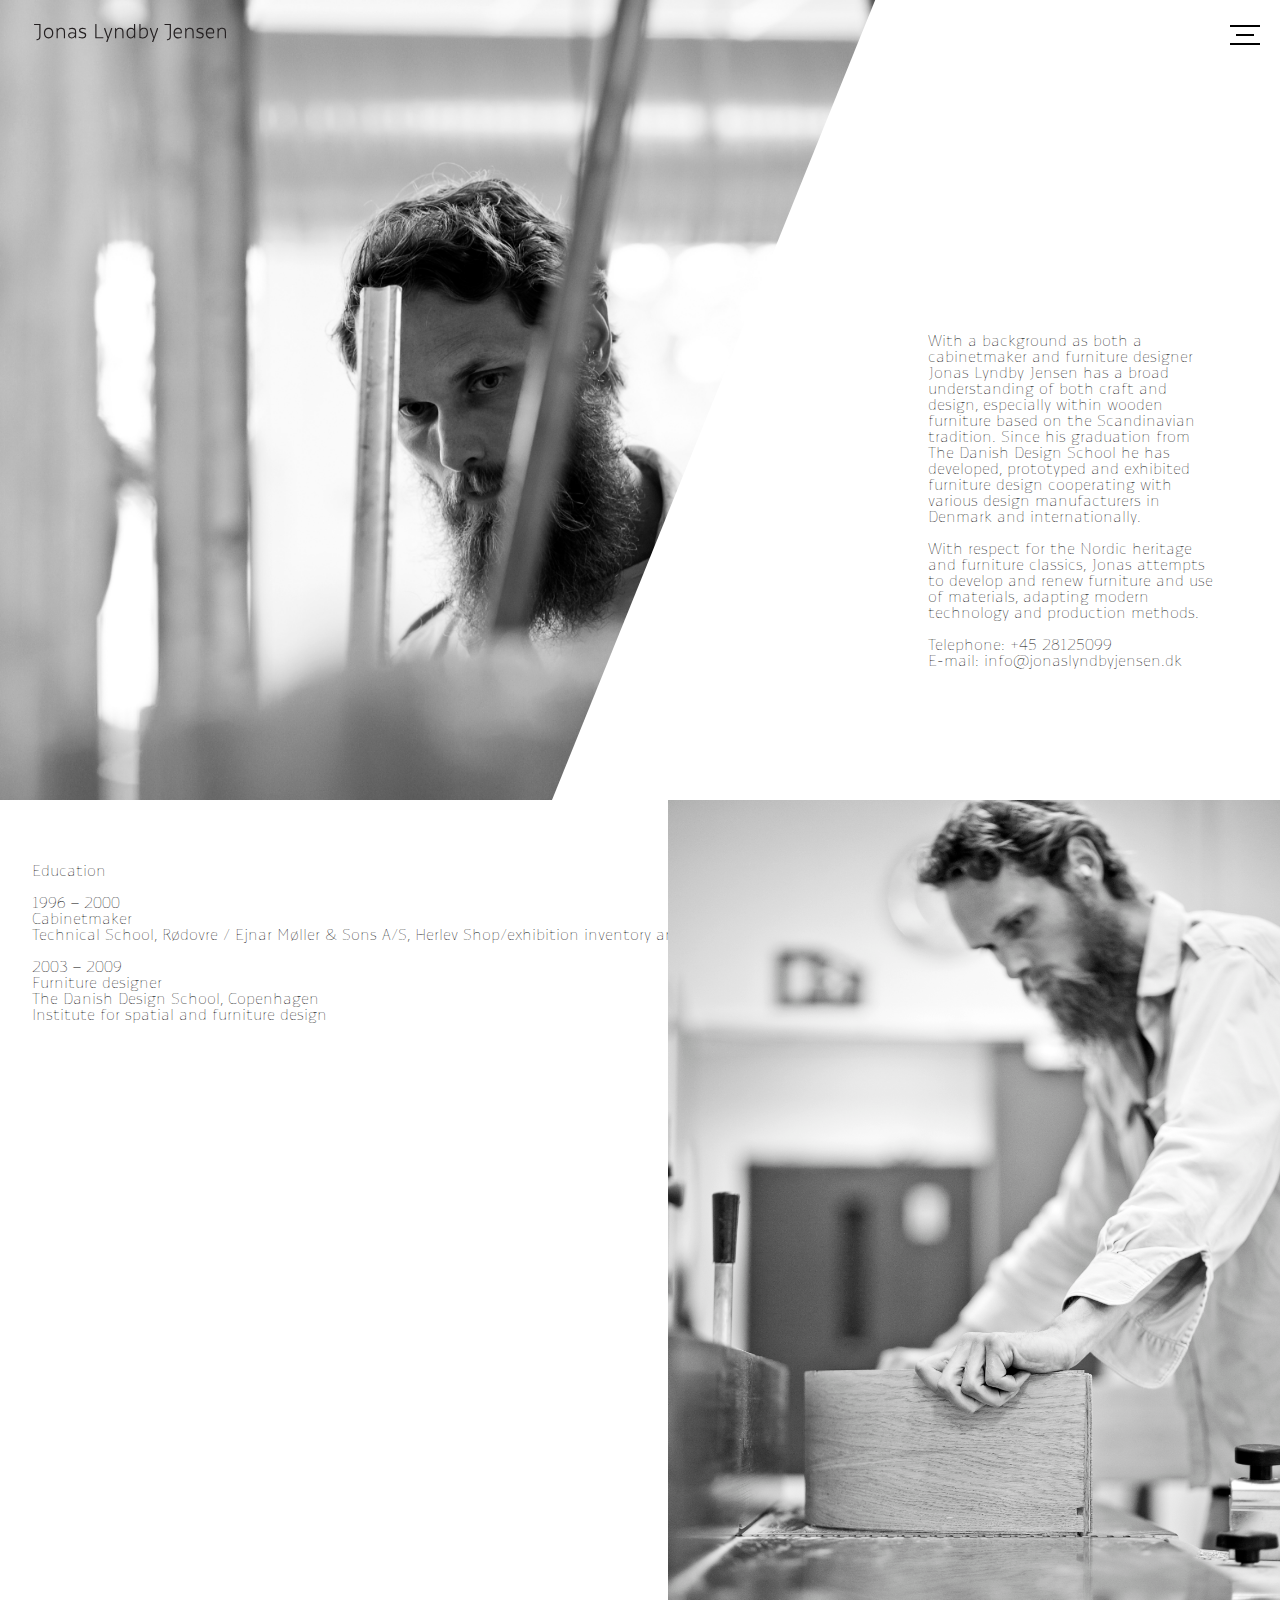
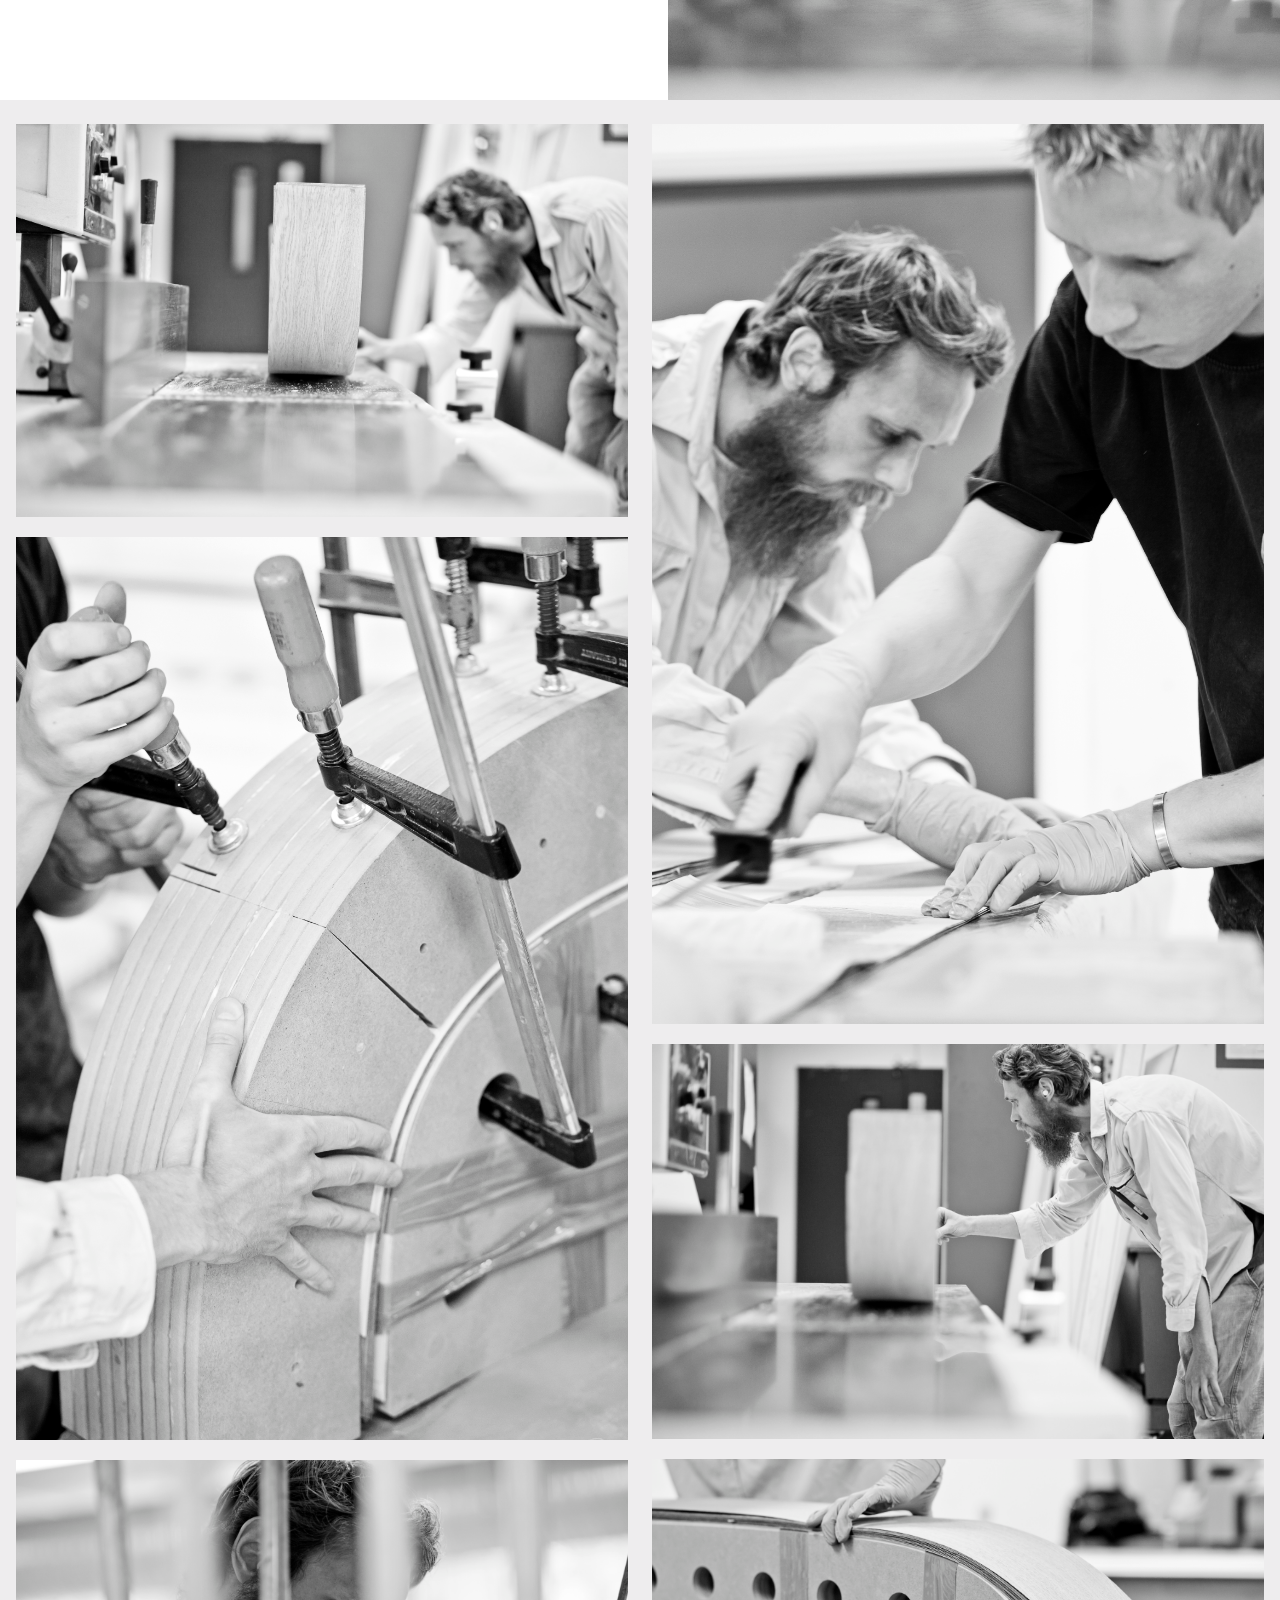
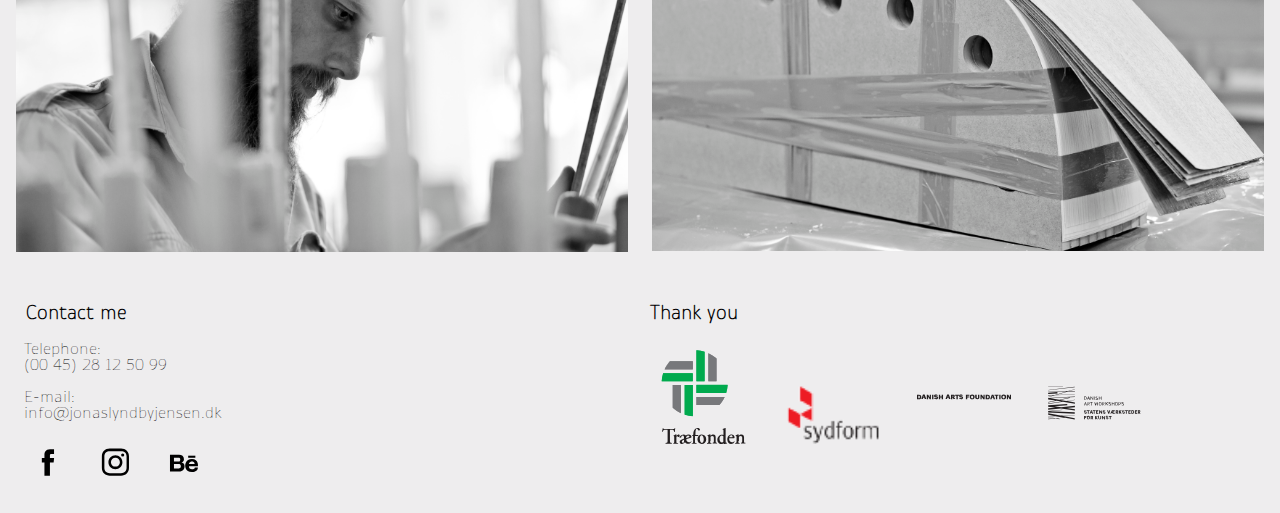
==== about.html @ 3056da11 "fetched title for mobile product page, and switched the two words in the collage for the detailed pr" ====
<!DOCTYPE html>
<html lang="en">

<head>
    <meta charset="utf-8">
    <meta http-equiv="X-UA-Compatible" content="IE=edge">
    <meta name="viewport" content="width=device-width">
    <title>About</title>
    <link rel="stylesheet" href="css/style.css">
    <link rel="icon" href="#">
    <!-- small icon in the top of the page -->

</head>

<body>

    <div class="containerMob">
        <div class="logoMob">
            <a href="index.html"><img src="svg/jlj_logotype.svg" alt="logo"></a>
        </div>
        <div class="burgerbuttonMob">
            <span></span>
            <span></span>
            <span></span>
        </div>


    </div>
    <div class="navbarSmall navigation">
        <div class="navbarText">
            <ul>
                <li><a href="index.html">Home</a></li>
                <li><a href="about.html">About</a></li>
                <li><a href="work.html">Work</a></li>
            </ul>
        </div>
    </div>


    <div class="containerWeb">
        <div class="logo">
            <a href="index.html"><img src="svg/jlj_logotype.svg" alt="logo"></a>
        </div>
        <nav class="navbarBig">
            <ul>
                <li><a href="index.html">Home</a></li>
                <li><a href="about.html">About</a></li>
                <li><a href="work.html">Work</a></li>
            </ul>
        </nav>
        <div class="burgerbutton">
            <span></span>
            <span></span>
            <span></span>
        </div>
    </div>

    <div class="profilepic">
        <img src="img/top-profile-2.jpg" alt="" class="topprofileimage">
        <img src="svg/trapez.svg" alt="trapez" class="trapezAbout">
        <div class="top-text-profile"> With a background as both a cabinetmaker and furniture designer Jonas Lyndby Jensen has a broad understanding of both craft and design, especially within wooden furniture based on the Scandinavian tradition. Since his graduation from The Danish Design School he has developed, prototyped and exhibited furniture design cooperating with various design manufacturers in Denmark and internationally.<br><br> With respect for the Nordic heritage and furniture classics, Jonas attempts to develop and renew furniture and use of materials, adapting modern technology and production methods.



            <p><br>Telephone: <a href="tel:+45 28125099">+45 28125099</a></p>
            <p>E-mail: <a href="mailto:info@jonaslyndbyjensen.dk">info@jonaslyndbyjensen.dk</a></p>
        </div>



    </div>

    <div class="secondpic">

        <img src="img/second-profile.jpg" alt="" class="secondprofileimage">

        <div class="second-text">Education<br><br> 1996 – 2000  <br> Cabinetmaker

            <br> Technical School, Rødovre / Ejnar Møller & Sons A/S, Herlev Shop/exhibition inventory and new furnitures <br><br>2003 – 2009   <br> Furniture designer <br> The Danish Design School, Copenhagen <br> Institute for spatial and furniture design
        </div>
    </div>

    <div class="collage">
        <div>
            <img src="img/picture1.jpg" alt="" class="picture1">
            <img src="img/picture3.jpg" alt="" class="picture3">
            <img src="img/picture5.jpg" alt="" class="picture5">
        </div>

        <div>
            <img src="img/picture2.jpg" alt="" class="picture2">
            <img src="img/picture4.jpg" alt="" class="picture4">
            <img src="img/picture6.jpg" alt="" class="picture6">
        </div>
    </div>

    <footer>
        <div class="contactMe">
            <h1>Contact me</h1>
            <p>Telephone:<br> (00 45) 28 12 50 99</p>
            <p>E-mail: <br>info@jonaslyndbyjensen.dk</p>

            <div class="soMe">
                <a href="https://www.facebook.com/Jonas-Lyndby-Jensen-Design-1824752874483817/"><img src="svg/facebook.svg" alt="facebook"></a>
                <a href="https://www.instagram.com/jonas_lyndby_jensen_design/"><img src="svg/instagram.svg" alt="instagram"></a>
                <a href="https://www.behance.net/jonaslyndbyjensen"><img src="svg/behance.svg" alt="behance"></a>
            </div>
        </div>

        <div class="collabMe">
            <h1>Thank you</h1>

            <a href="#"><img src="svg/collab1.svg" alt="Træfonden"></a>
            <a href="#"><img src="img/collab2.png" alt="sydform"></a>

            <a href="#"><img src="svg/collab3.svg" alt="danish art foundation"></a>
            <a href="#"><img src="svg/collab4.svg" alt="danish art workshops"></a>
        </div>
    </footer>


    <script src="js/menu.js" defer></script>
</body>

</html>
---- css/style.css ----
@font-face {
    font-family: "Ovink-Thin";
    src: url("fonts/Ovink-Thin.otf");
}

* {
    margin: 0;
    padding: 0;
    font-family: "Ovink-Thin";
}

a {
    color: black;
    text-decoration: none;
}

/*-----------------------------------------------------------------------------
Mobile Version
----------------------------------------------------------------------------*/

/* logo */

.containerMob img {
    width: 12em;
    padding: 1.5em;
}

/* burger menu */

.containerWeb {
    display: none;
    position: fixed;
}

.burgerbuttonMob {
    margin-top: 20px;
    z-index: 900;
    position: absolute;
    right: 20px;
    -webkit-transform: translateY(-50%);
    transform: translateY(-50%);
    width: 30px;
    height: 20px;
    cursor: pointer;

}

.burgerbuttonMob span {
    width: 100%;
    transition: 0.5s all cubic-bezier(0.175, 0.885, 0.32, 1.275);
    /* makes it ease */
    height: 2px;
    background: #000000;
    position: absolute;
    right: 0;
    left: 0;
    margin: 0 auto;
    -webkit-transform: rotate(0);
    transform: rotate(0);
}

.burgerbuttonMob span:nth-child(1) {
    top: 0;
}

.burgerbuttonMob span:nth-child(2) {
    top: 44%;
    width: 60%;
}

.burgerbuttonMob span:nth-child(3) {
    bottom: 0;
}

.burgerbuttonMob.active span:nth-child(1) {
    top: 20px;
    transform-origin: left;
    -webkit-transform: rotate(-45deg);
    transform: rotate(-45deg);
}

.burgerbuttonMob.active span:nth-child(2) {
    width: 0%;
}

.burgerbuttonMob.active span:nth-child(3) {
    bottom: 20px;
    transform-origin: left;
    -webkit-transform: rotate(45deg);
    transform: rotate(45deg);
}

.containerMob {
    height: 50px;
    display: grid;
    grid-template-areas: ' logo burger';
    grid-template-columns: 0.5fr 120px;
    width: 100vw;
    align-items: center;
    position: fixed;
    z-index: 900;

}

.navbarSmall {
    display: none;
}

.show {
    display: block;
}

.navbarText {
    background-color: #e9e9e9;
    width: 100vw;
    height: 100vh;
    position: relative;
    z-index: 800;
    display: grid;
    align-items: center;
    justify-content: center;

}

.navbarSmall ul {
    list-style-type: none;
    margin: 0;
    padding: 0;
    overflow: hidden;
}

.navbarSmall li {}

.navbarSmall a {
    display: inline-block;
    padding: 10px;
    text-decoration: none;
}

/*     footer      */

footer {
    background-color: #EEEDEE;
    bottom: 0;
    padding: 1em;
}

footer h1 {
    font-size: 1.2em;
    padding: 0.5em;
    margin: auto;
}

footer p {
    padding: 0.5em;
}


.collabMe img {
    width: 15%;
    padding: 1em;
}

.soMe img {
    width: 8%;
    padding: 1em;
}

/*      MAIN  PAGE  SLIDESHOW    */

.slideshow-container {
    width: 100vw;
    margin: auto;

    /* make the images go to lower left corner*/
    position: absolute;
    left: 0em;
    bottom: 0em;
}


.mySlides {
    display: none;
}


.mySlides img {
    width: 90%;

}

/* furniture title and caption */

.frontPageText {
    position: relative;
}

.slideText {
    font-size: 3em;
    position: absolute;
    bottom: 65vh;
    text-align: center;
    width: 100%;
    font-weight: 100;
}

.slideCaption {
    position: absolute;
    bottom: 50vh;
    text-align: center;
    padding: 2em 5em 2em 5em;
}


/* fading animation */

.fade {
    -webkit-animation-name: fade;
    -webkit-animation-duration: 1.5s;
    animation-name: fade;
    animation-duration: 3s;
}



@keyframes fade {
    0% {
        opacity: 0.2
    }
    10% {
        opacity: 0.4
    }
    100% {
        opacity: 1
    }
}


/*      PRODUCT PAGE                */

.productTitle {
    text-align: center;
    font-weight: 100;
    font-size: 1.5em;
    padding: 1em;
}

.billedeBlok {
    width: 90%;
    margin: auto;
    padding-top: 5em;
}

.horizontalPic {
    width: 100%;
    padding-bottom: 1em;

}

.verticalPic {
    width: 100%;
    padding-bottom: 1em;
}



/*      DETAILED PRODUCT PAGE      */

.topImg {
    width: 130vw;
}

.topSVG {
    display: none;
}

.furnitureTitle {
    text-align: center;
    padding: 1.5em;
}

.furnitureDesc {
    padding: 2em;
}

.sideImg {
    width: 45%;
    padding-left: 60%;

}

.squaresSubpage {
    background-color: #ECE7E7;
    display: grid;
    grid-template-rows: 1fr 1fr 1fr 1fr;
}

.squaresSubpage img {
    width: 100%;
}

.squaresSubpage p {
    justify-self: center;
    align-self: center;
    font-size: 1.3em;

}

.leftWord {
    grid-row: 1;
}




/*      ABOUT PAGE      */

.topprofileimage {
    width: 150%;
}

.trapezAbout {
    display: none;
}

.top-text-profile {
    padding: 4em 2em 4em 2em;

}

.secondprofileimage {
    width: 100vw;

}

.second-text {
    padding: 4em 2em 4em 2em;
}

.collage img {
    width: 100vw;
}

/*-----------------------------------------------------------------------------
Web Version
----------------------------------------------------------------------------*/

@media screen and (min-width: 580px) {


    .containerWeb {
        display: block;
    }


    .containerMob {
        display: none;
    }

    /* logo  */
    .containerWeb img {
        width: 12em;
        padding: 1.5em;
    }



    /* burger menu */
    .burgerbutton {
        margin-top: 20px;
        z-index: 10;
        position: absolute;
        right: 20px;
        -webkit-transform: translateY(-50%);
        transform: translateY(-50%);
        width: 30px;
        height: 20px;
        cursor: pointer;
    }
    .burgerbutton span {
        width: 100%;
        transition: 0.5s all cubic-bezier(0.175, 0.885, 0.32, 1.275);
        /* makes it ease */
        height: 2px;
        background: #000000;
        position: absolute;
        right: 0;
        left: 0;
        margin: 0 auto;
        -webkit-transform: rotate(0);
        transform: rotate(0);
    }
    .burgerbutton span:nth-child(1) {
        top: 0;
    }
    .burgerbutton span:nth-child(2) {
        top: 44%;
        width: 60%;
    }
    .burgerbutton span:nth-child(3) {
        bottom: 0;
    }
    .burgerbutton.active span:nth-child(1) {
        top: 20px;
        transform-origin: left;
        -webkit-transform: rotate(-45deg);
        transform: rotate(-45deg);
    }
    .burgerbutton.active span:nth-child(2) {
        width: 0%;
    }
    .burgerbutton.active span:nth-child(3) {
        bottom: 20px;
        transform-origin: left;
        -webkit-transform: rotate(45deg);
        transform: rotate(45deg);
    }


    nav ul {
        list-style-type: none;
        margin: 0;
        padding: 0;
        overflow: hidden;
    }

    nav {
        justify-self: end;
        display: none;
    }

    nav li {
        display: inline;
    }
    nav a {
        display: inline-block;
        padding: 10px;
        text-decoration: none;
    }

    .middleSubpage {
        display: grid;
        grid-template-columns: 50vw 50vw;
        position: relative;
    }
    .sideImg {
        justify-self: end;
        width: 50vw;

    }
    .topSVG {
        position: absolute;
        width: 100vw;
        right: 0;
        display: block;
    }

    .furnitureDesc {
        align-self: center;
        padding-left: 5vw;
        padding-right: 5vw;
    }
    .workInfo {
        position: relative;
    }

    .image {
        display: block;
    }

    .overlay {
        position: absolute;
        top: 0;
        height: 100%;
        width: 100%;
        opacity: 0;
        transition: .5s ease;
        background-color: #ECE7E7;
    }


    /*     PRODUCT    PAGE    */
    .productTitle {
        display: none;
    }
    .billedeBlok {
        display: grid;
        grid-template-columns: 1fr 1fr;
        width: 50%;
        grid-gap: 1.5em;
        padding: 1em;
        margin: auto;
        padding-top: 5em;
    }

    .vertical {}
    .horizontal {
        grid-column: 1/-1;
    }

    .horizontalPic {
        width: 100%;

    }
    .verticalPic {
        width: 100%;
    }

    .workInfo:hover .overlay {
        opacity: 0.9;
    }

    .text {
        color: #000000;
        font-size: 20px;
        position: absolute;
        top: 50%;
        left: 50%;
        transform: translate(-50%, -50%);
        -ms-transform: translate(-50%, -50%);
        text-align: center;
    }

    /*ABOUT PAGE*/
    .topprofileimage {
        position: absolute;
        width: 90vw;
    }

    .profilepic {
        position: relative;

    }

    .top-text-profile {
        position: absolute;
        right: 30px;
        left: 70vw;
        top: 30vh;
    }


    .secondpic {
        position: relative;
        height: 100vh;
    }


    .trapezAbout {
        position: relative;
        width: 100%;
        display: block;
    }




    .secondprofileimage {
        position: absolute;
        height: 100vh;
        width: auto;
        right: 0;
    }


    .collage {
        background-color: #EEEDEE;
        max-width: 100%;
        display: grid;
        grid-template-columns: 1fr 1fr;
        padding: 1em;
        grid-gap: 2%;
    }

    .collage img {
        width: 100%;
        padding: 0.5em 0em 0.5em 0em;
    }




    /*   DETAILED PRODUCT PAGE   */
    .topImg {
        width: 70vw;
        position: absolute;
    }
    .furnitureTitle {
        align-self: center;
        justify-self: center;
        position: absolute;
        right: 30px;
        top: 30vh;
    }
    .squaresSubpage {
        display: grid;
        grid-template-rows: 1fr 1fr;
        background-color: #ECE7E7;
    }

    .squaresSubpage img {
        width: 50vw;
    }

    .firstSquareImg {
        grid-row: 1;
    }


    .topSubpage {
        position: relative;
        height: 70vh;
    }


    .containerWeb {
        z-index: 400;
        display: grid;
        grid-template-areas: '. logo burger';
        grid-template-columns: 0.5fr 1fr 70px;
        width: 100vw;
        align-items: center;
        position: fixed;

    }

    .logo {
        padding-left: 10px;


    }

    .enabled {
        display: block;
    }


    /* changing position of furniture text frontpage */
    .slideText {
        bottom: 10em;
        width: 95%;
        text-align: right;
    }

    .slideCaption {
        text-align: right;
        bottom: 27em;
        width: 95%;
        padding: 1em;
    }

    /* changing size of slideshow images */
    .mySlides img {
        width: 50%;
    }



    /*     FOOTER    */
    footer {
        display: grid;
        grid-template-columns: 1fr 1fr;
    }


    .soMe img {
        width: 5%;
    }

}
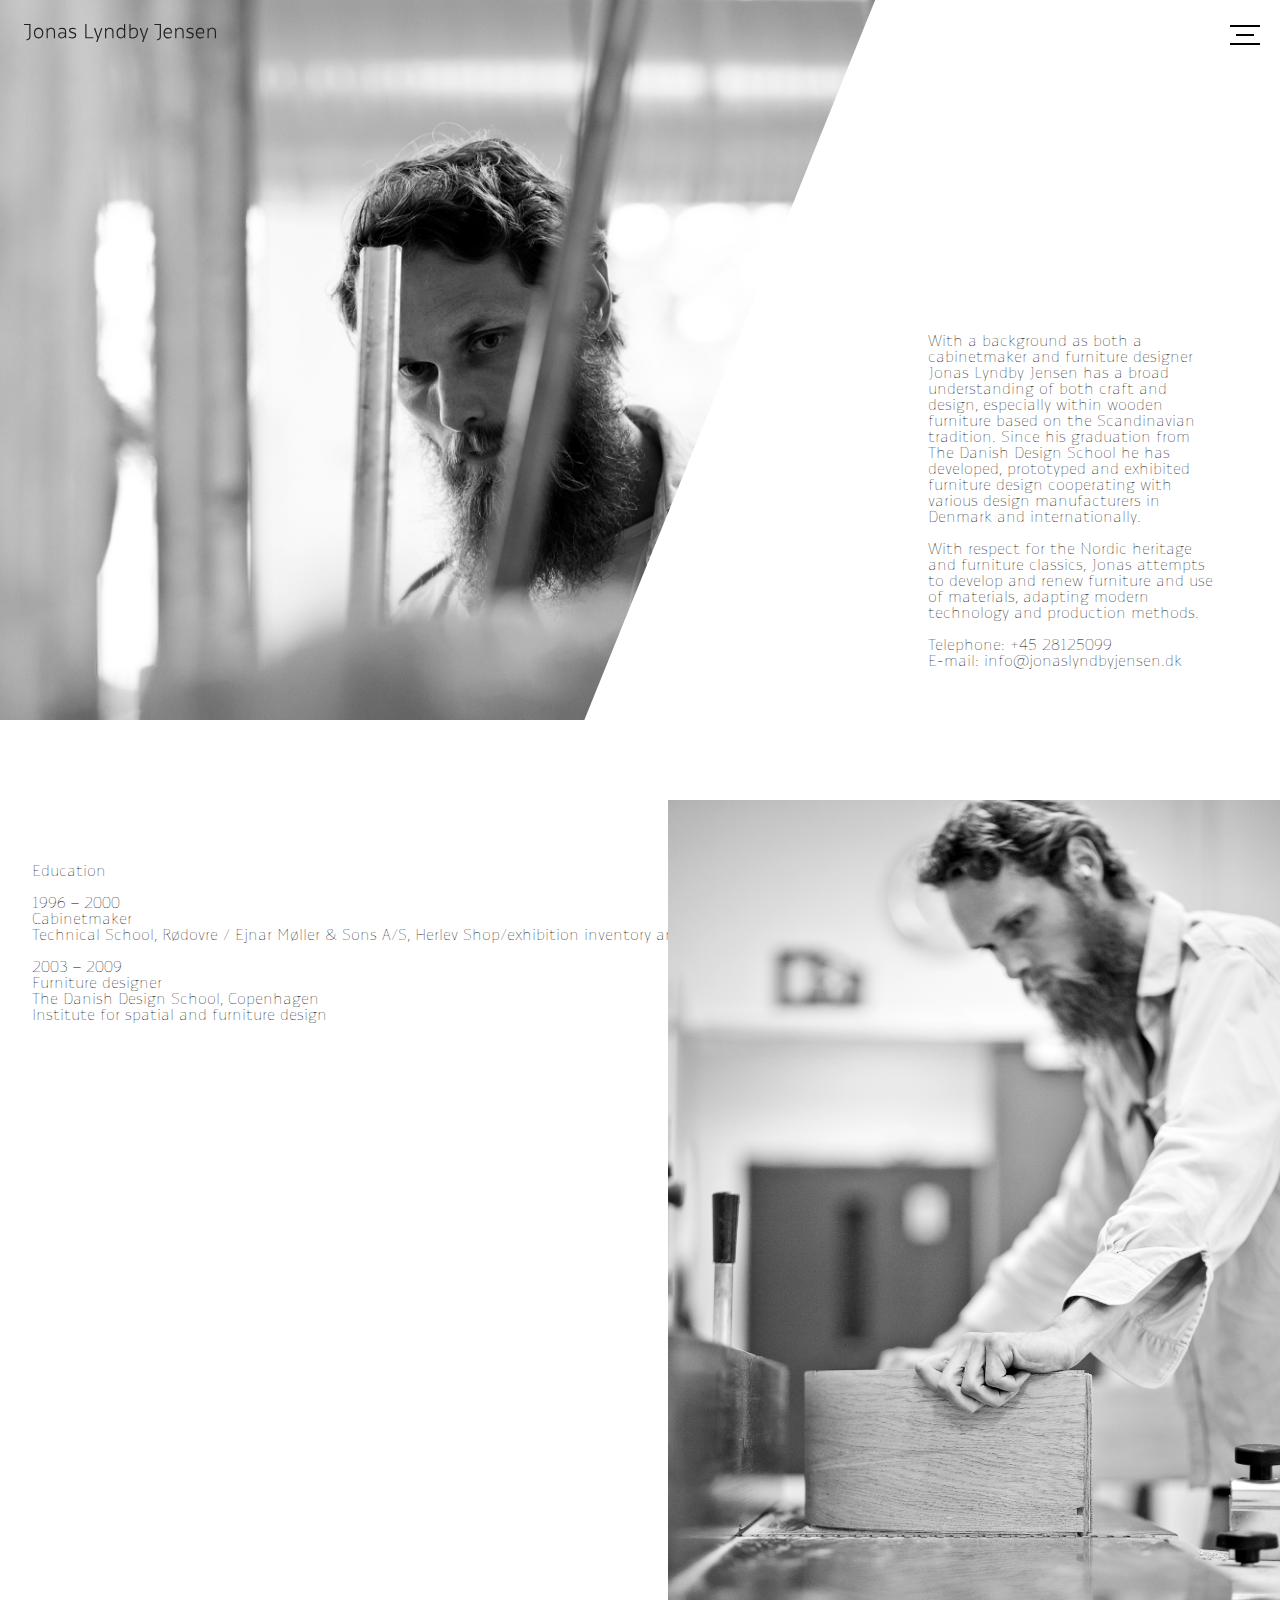
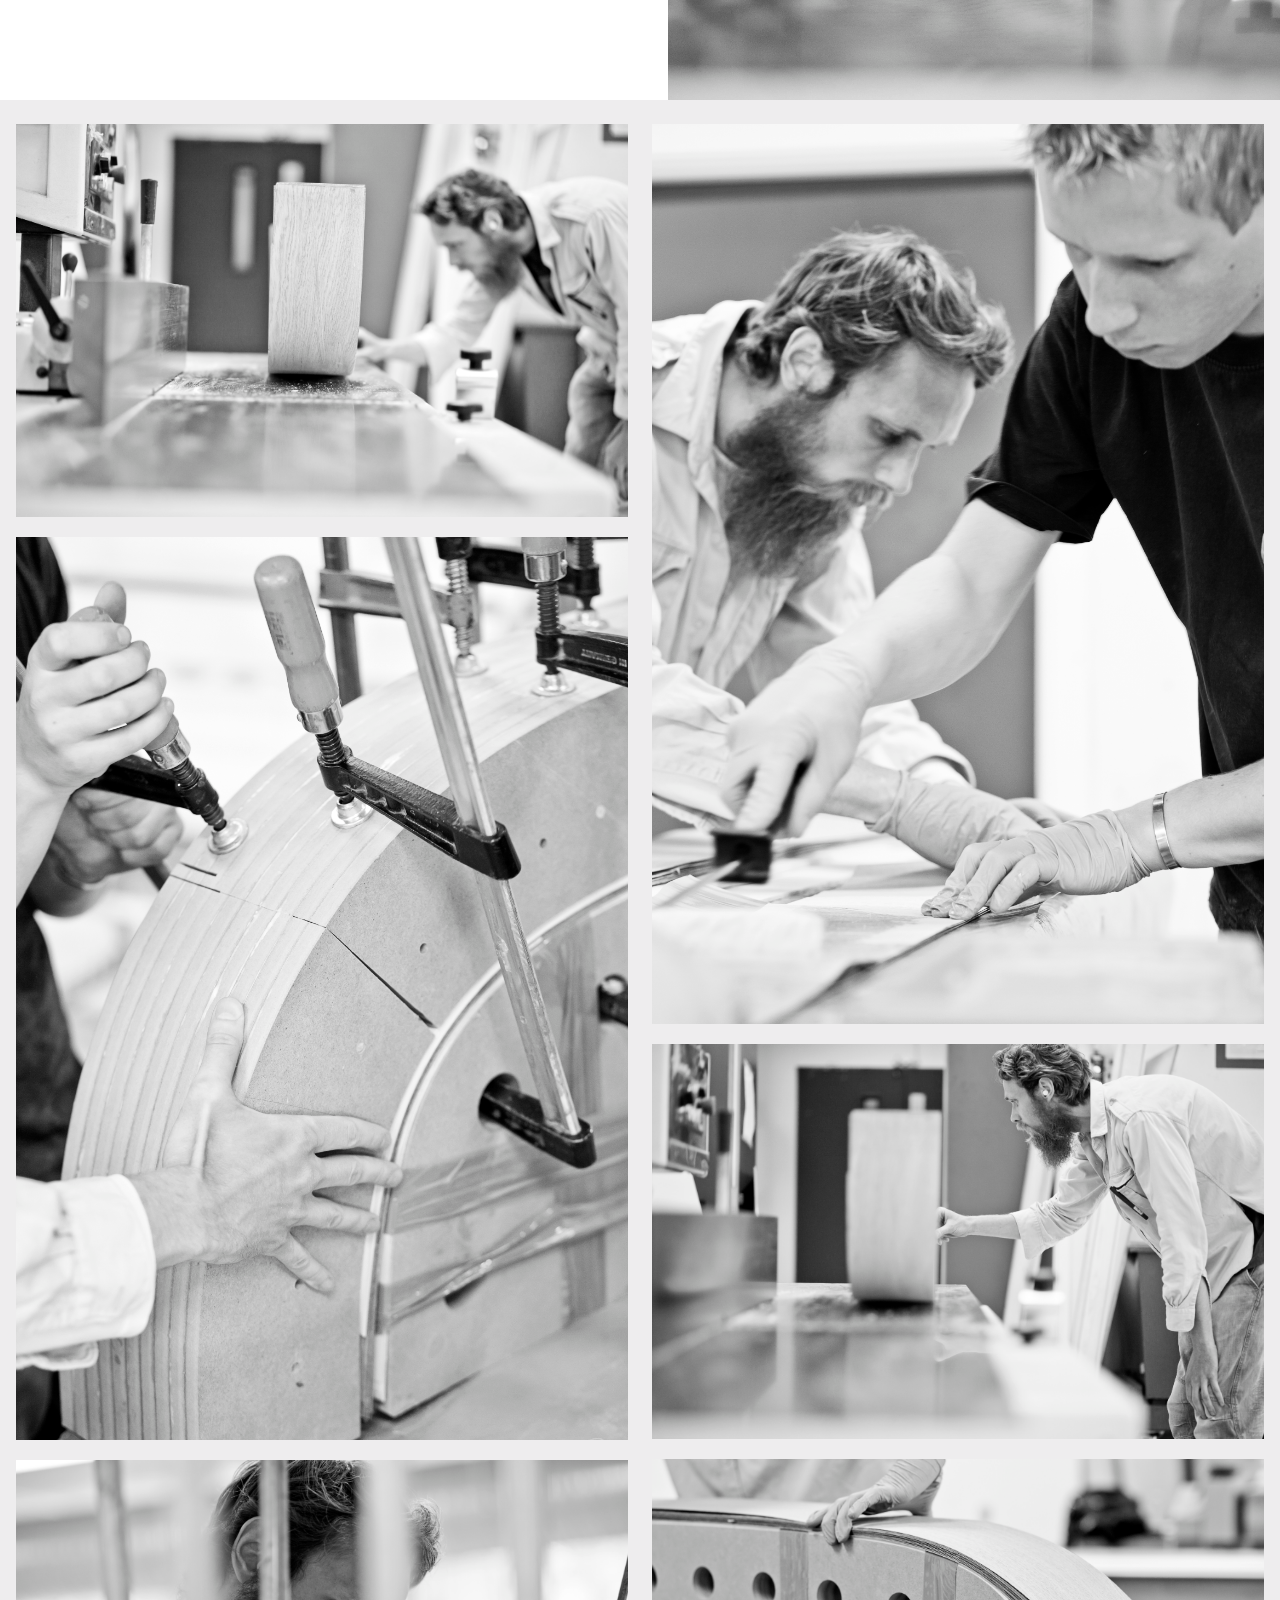
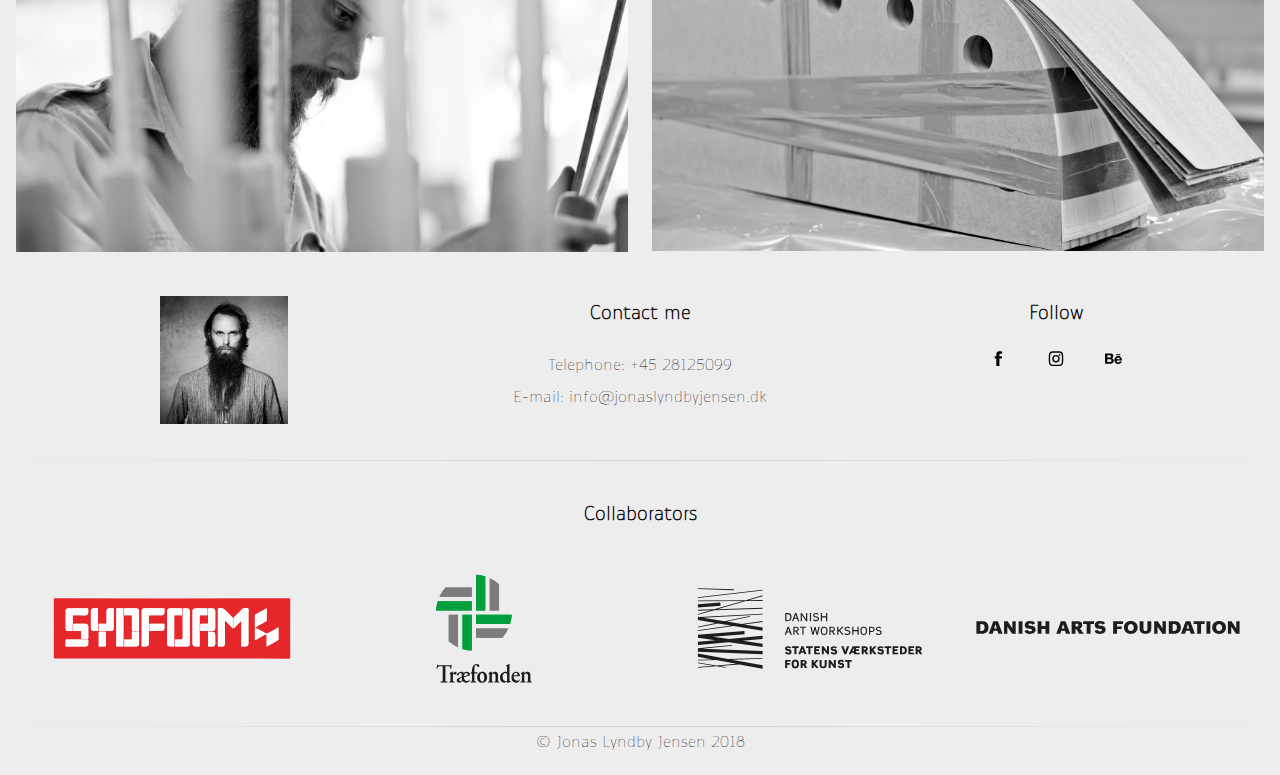
==== commit 524a8be6: "footer done" ====
--- a/about.html
+++ b/about.html
@@ -95,27 +95,44 @@
     </div>
 
     <footer>
-        <div class="contactMe">
-            <h1>Contact me</h1>
-            <p>Telephone:<br> (00 45) 28 12 50 99</p>
-            <p>E-mail: <br>info@jonaslyndbyjensen.dk</p>
+
+
+
+        <div class="footCont">
+            <div>
+                <img src="img/JonasLyndbyJensen.jpg" alt="Jonas Lyndby Jensen" class="footerPic">
+            </div>
+            <div class="footContactInfo">
+                <h1>Contact me</h1>
+                <p><br>Telephone: <a href="tel:+45 28125099">+45 28125099</a></p>
+                <p>E-mail: <a href="mailto:info@jonaslyndbyjensen.dk">info@jonaslyndbyjensen.dk</a></p>
+            </div>
 
             <div class="soMe">
+                <h1>Follow</h1>
                 <a href="https://www.facebook.com/Jonas-Lyndby-Jensen-Design-1824752874483817/"><img src="svg/facebook.svg" alt="facebook"></a>
                 <a href="https://www.instagram.com/jonas_lyndby_jensen_design/"><img src="svg/instagram.svg" alt="instagram"></a>
                 <a href="https://www.behance.net/jonaslyndbyjensen"><img src="svg/behance.svg" alt="behance"></a>
             </div>
         </div>
+        <hr>
 
-        <div class="collabMe">
-            <h1>Thank you</h1>
+        <div class="footSpons">
+            <h1 class="footSponsHead">Collaborators</h1>
 
-            <a href="#"><img src="svg/collab1.svg" alt="Træfonden"></a>
-            <a href="#"><img src="img/collab2.png" alt="sydform"></a>
+            <a href="#"><img src="svg/collab01.svg" alt="Træfonden"></a>
+            <a href="#"><img src="svg/collab02.svg" alt="sydform"></a>
+            <a href="#"><img src="svg/collab03.svg" alt="danish art foundation"></a>
+            <a href="#"><img src="svg/collab04.svg" alt="danish art workshops"></a>
+        </div>
 
-            <a href="#"><img src="svg/collab3.svg" alt="danish art foundation"></a>
-            <a href="#"><img src="svg/collab4.svg" alt="danish art workshops"></a>
+        <hr>
+
+        <div class="copyright">
+            <p>&copy; Jonas Lyndby Jensen 2018</p>
         </div>
+
+
     </footer>
 
 
--- a/css/style.css
+++ b/css/style.css
@@ -92,6 +92,7 @@
 
 .containerMob {
     height: 50px;
+    padding-bottom: 1em;
     display: grid;
     grid-template-areas: ' logo burger';
     grid-template-columns: 0.5fr 120px;
@@ -111,14 +112,16 @@
 }
 
 .navbarText {
+    font-size: 2.5em;
     background-color: #e9e9e9;
     width: 100vw;
     height: 100vh;
-    position: relative;
+    position: fixed;
     z-index: 800;
     display: grid;
     align-items: center;
     justify-content: center;
+    text-align: center;
 
 }
 
@@ -137,6 +140,12 @@
     text-decoration: none;
 }
 
+.navScroll {
+    /* adds a white background to navbar while scrolling*/
+    background: rgba(255, 255, 255, 0.9);
+    transition: 1s ease;
+}
+
 /*     footer      */
 
 footer {
@@ -145,21 +154,50 @@
     padding: 1em;
 }
 
+.footCont {
+    display: grid;
+    grid-template-rows: 1fr 1fr 1fr;
+    text-align: center;
+}
+
+.footContactInfo {
+    grid-row: 1;
+}
+
+
+.footerPic {
+    width: 50%;
+    margin-left: auto;
+    margin-right: auto;
+    display: block;
+}
+
 footer h1 {
     font-size: 1.2em;
     padding: 0.5em;
     margin: auto;
+    text-align: center;
 }
 
 footer p {
     padding: 0.5em;
 }
 
-
-.collabMe img {
-    width: 15%;
-    padding: 1em;
-}
+.footSpons {
+    display: grid;
+    grid-template-columns: 1fr 1fr;
+}
+
+.footSponsHead {
+    grid-column: 1/-1;
+}
+
+.copyright {
+    text-align: center;
+}
+
+
+
 
 .soMe img {
     width: 8%;
@@ -171,21 +209,25 @@
 .slideshow-container {
     width: 100vw;
     margin: auto;
-
+    height: 100vh;
     /* make the images go to lower left corner*/
-    position: absolute;
-    left: 0em;
-    bottom: 0em;
+    position: relative;
+    left: 0;
+    bottom: 0;
 }
 
 
 .mySlides {
     display: none;
-}
+    position: absolute;
+    bottom: -0.5%;
+}
+
 
 
 .mySlides img {
     width: 90%;
+
 
 }
 
@@ -219,6 +261,7 @@
     -webkit-animation-duration: 1.5s;
     animation-name: fade;
     animation-duration: 3s;
+
 }
 
 
@@ -253,13 +296,11 @@
 
 .horizontalPic {
     width: 100%;
-    padding-bottom: 1em;
 
 }
 
 .verticalPic {
     width: 100%;
-    padding-bottom: 1em;
 }
 
 
@@ -310,13 +351,26 @@
     grid-row: 1;
 }
 
+.optionalSubpage {
+    padding: 3em;
+
+}
+
+.optionalSubpage img {
+    width: 100%;
+}
+
+.optionalImage1 {
+    margin-left: auto;
+    margin-right: auto;
+}
 
 
 
 /*      ABOUT PAGE      */
 
 .topprofileimage {
-    width: 150%;
+    width: 100%;
 }
 
 .trapezAbout {
@@ -347,25 +401,31 @@
 
 @media screen and (min-width: 580px) {
 
-
-    .containerWeb {
-        display: block;
-    }
-
-
-    .containerMob {
-        display: none;
-    }
-
-    /* logo  */
+    /* logo */
     .containerWeb img {
         width: 12em;
         padding: 1.5em;
     }
 
 
-
     /* burger menu */
+    .containerMob {
+        display: none;
+    }
+
+    .containerWeb {
+        display: block;
+        z-index: 400;
+        display: grid;
+        grid-template-areas: '. logo burger';
+        grid-template-columns: 0.5fr 1fr 70px;
+        width: 100vw;
+        align-items: center;
+        position: fixed;
+
+
+    }
+
     .burgerbutton {
         margin-top: 20px;
         z-index: 10;
@@ -416,6 +476,9 @@
         transform: rotate(45deg);
     }
 
+    .navbarBig {
+        font-size: 1.2em;
+    }
 
     nav ul {
         list-style-type: none;
@@ -438,6 +501,12 @@
         text-decoration: none;
     }
 
+
+    .enabled {
+        display: block;
+    }
+
+
     .middleSubpage {
         display: grid;
         grid-template-columns: 50vw 50vw;
@@ -471,19 +540,42 @@
     .overlay {
         position: absolute;
         top: 0;
+        bottom: 0;
+        left: 0;
+        right: 0;
         height: 100%;
         width: 100%;
         opacity: 0;
+        margin: 0;
         transition: .5s ease;
-        background-color: #ECE7E7;
-    }
-
+        background-color: #ffffff;
+    }
+
+    .seeMore:hover .overlay {
+        opacity: 0.9;
+    }
+
+    .seeMore {
+        position: relative;
+    }
+
+    .text {
+        font-size: 30px;
+        position: absolute;
+        top: 50%;
+        left: 50%;
+        transform: translate(-50%, -50%);
+        -ms-transform: translate(-50%, -50%);
+        text-align: center;
+        font-weight: 700;
+    }
 
     /*     PRODUCT    PAGE    */
     .productTitle {
         display: none;
     }
     .billedeBlok {
+        position: relative;
         display: grid;
         grid-template-columns: 1fr 1fr;
         width: 50%;
@@ -510,17 +602,6 @@
         opacity: 0.9;
     }
 
-    .text {
-        color: #000000;
-        font-size: 20px;
-        position: absolute;
-        top: 50%;
-        left: 50%;
-        transform: translate(-50%, -50%);
-        -ms-transform: translate(-50%, -50%);
-        text-align: center;
-    }
-
     /*ABOUT PAGE*/
     .topprofileimage {
         position: absolute;
@@ -611,30 +692,15 @@
         position: relative;
         height: 70vh;
     }
-
-
-    .containerWeb {
-        z-index: 400;
+    .optionalSubpage {
         display: grid;
-        grid-template-areas: '. logo burger';
-        grid-template-columns: 0.5fr 1fr 70px;
-        width: 100vw;
-        align-items: center;
-        position: fixed;
-
-    }
-
-    .logo {
-        padding-left: 10px;
-
-
-    }
-
-    .enabled {
-        display: block;
-    }
-
-
+        grid-template-columns: 1fr 1fr;
+
+    }
+
+
+
+    /*       MAIN PAGE     */
     /* changing position of furniture text frontpage */
     .slideText {
         bottom: 10em;
@@ -657,14 +723,40 @@
 
 
     /*     FOOTER    */
-    footer {
+    footer {}
+
+    .footSpons {
         display: grid;
-        grid-template-columns: 1fr 1fr;
-    }
-
+        grid-template-columns: 1fr 1fr 1fr 1fr;
+        margin-top: 4vh;
+    }
+    .footSponsHead {
+        grid-column: 1/-1;
+    }
 
     .soMe img {
         width: 5%;
     }
 
-}
+    .footCont {
+        display: grid;
+        grid-template-columns: 1fr 1fr 1fr;
+        grid-template-rows: 1fr;
+        margin-bottom: 4vh;
+    }
+
+    .footContactInfo {
+        grid-column: 2;
+    }
+
+    .footerPic {
+        width: 10vw;
+
+    }
+    hr {
+        border: 0;
+        height: 1px;
+        background-image: linear-gradient(to right, rgba(192, 192, 192, 0), rgba(192, 192, 192, 0.6), rgba(192, 192, 192, 0));
+    }
+
+}
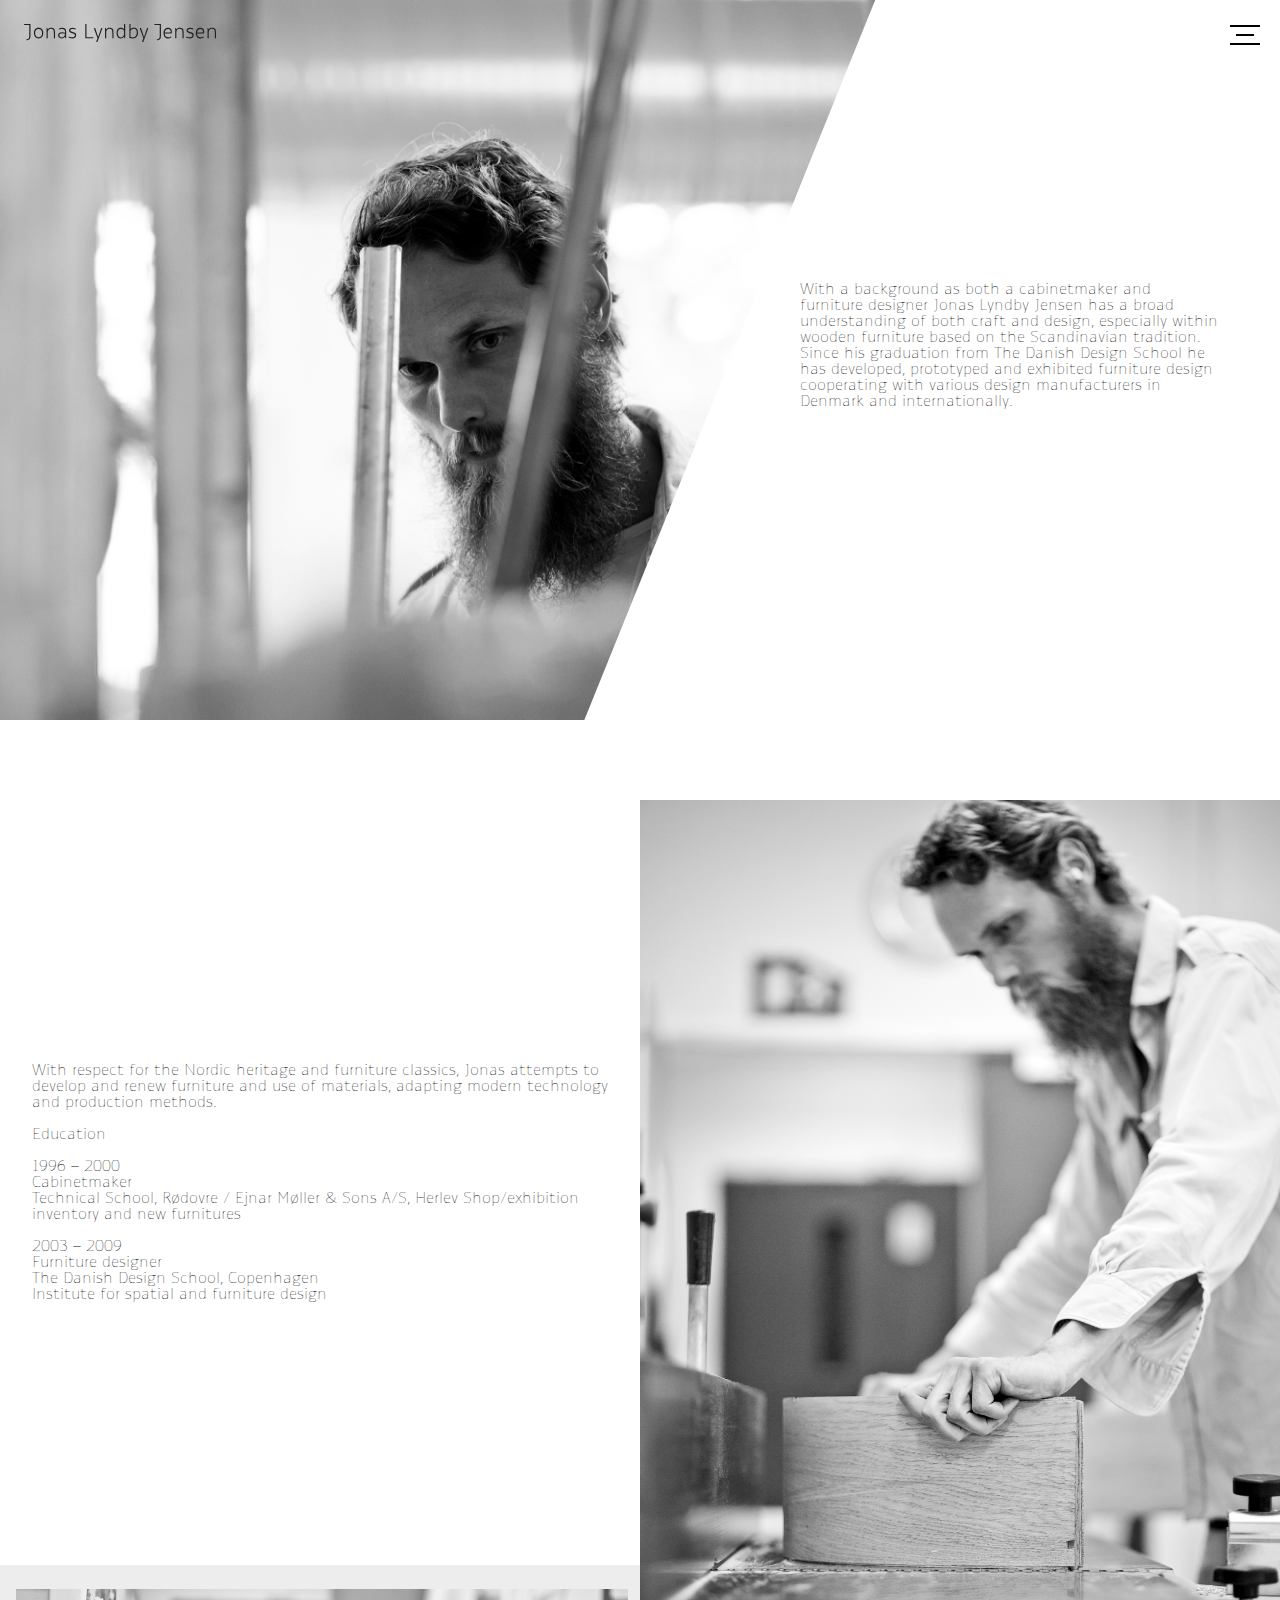
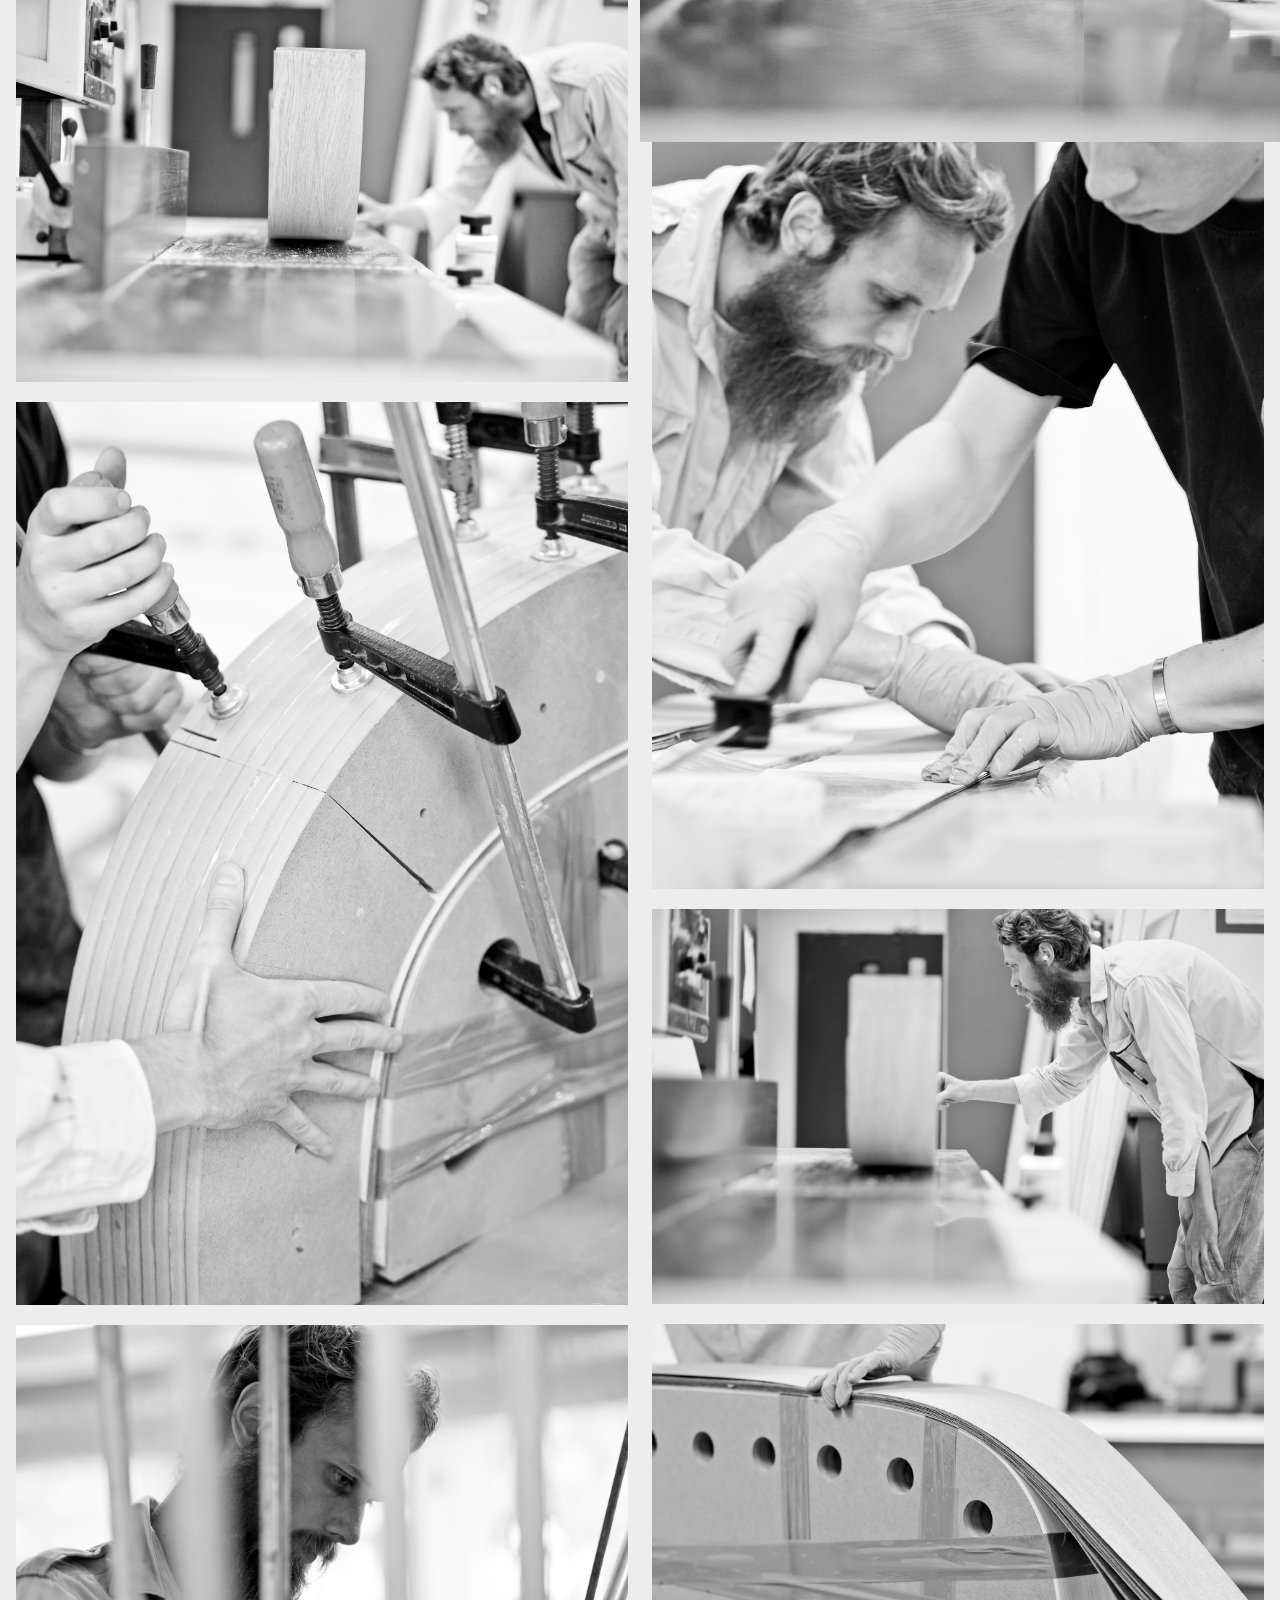
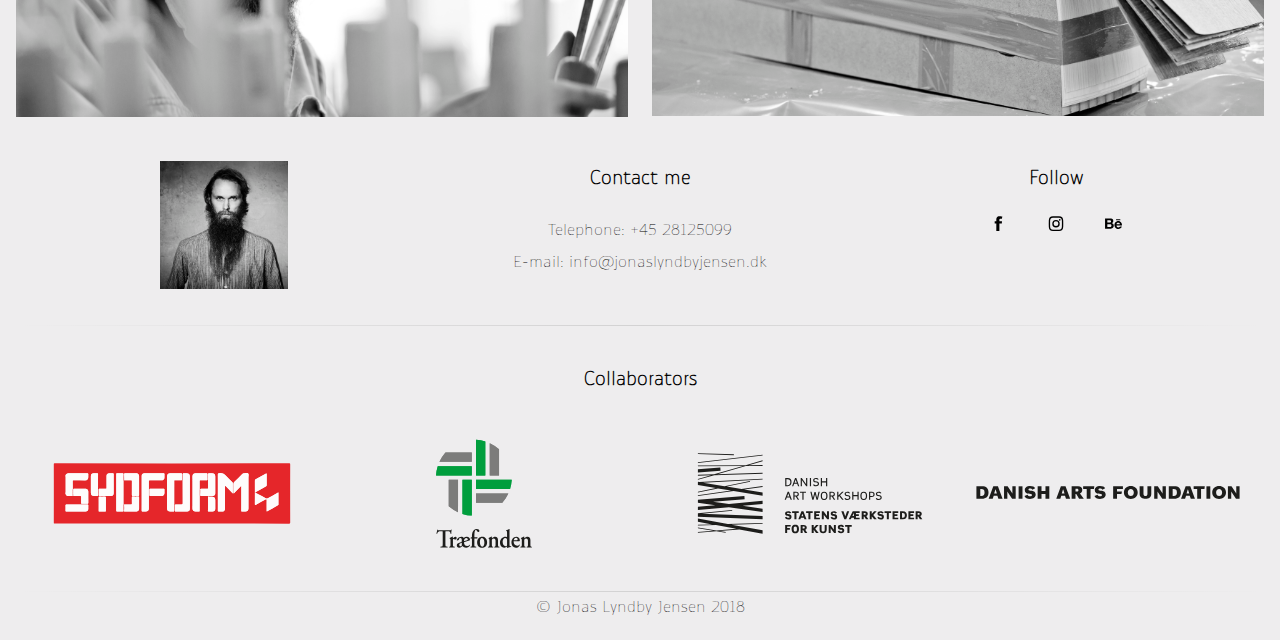
==== commit 81025227: "small fixes" ====
--- a/about.html
+++ b/about.html
@@ -58,13 +58,8 @@
     <div class="profilepic">
         <img src="img/top-profile-2.jpg" alt="" class="topprofileimage">
         <img src="svg/trapez.svg" alt="trapez" class="trapezAbout">
-        <div class="top-text-profile"> With a background as both a cabinetmaker and furniture designer Jonas Lyndby Jensen has a broad understanding of both craft and design, especially within wooden furniture based on the Scandinavian tradition. Since his graduation from The Danish Design School he has developed, prototyped and exhibited furniture design cooperating with various design manufacturers in Denmark and internationally.<br><br> With respect for the Nordic heritage and furniture classics, Jonas attempts to develop and renew furniture and use of materials, adapting modern technology and production methods.
-
-
-
-            <p><br>Telephone: <a href="tel:+45 28125099">+45 28125099</a></p>
-            <p>E-mail: <a href="mailto:info@jonaslyndbyjensen.dk">info@jonaslyndbyjensen.dk</a></p>
-        </div>
+        <p class="top-text-profile"> With a background as both a cabinetmaker and furniture designer Jonas Lyndby Jensen has a broad understanding of both craft and design, especially within wooden furniture based on the Scandinavian tradition. Since his graduation from The Danish Design School he has developed, prototyped and exhibited furniture design cooperating with various design manufacturers in Denmark and internationally.<br><br>
+        </p>
 
 
 
@@ -74,7 +69,11 @@
 
         <img src="img/second-profile.jpg" alt="" class="secondprofileimage">
 
-        <div class="second-text">Education<br><br> 1996 – 2000  <br> Cabinetmaker
+
+        <div class="second-text">
+            With respect for the Nordic heritage and furniture classics, Jonas attempts to develop and renew furniture and use of materials, adapting modern technology and production methods.
+            <br><br> Education
+            <br><br> 1996 – 2000  <br> Cabinetmaker
 
             <br> Technical School, Rødovre / Ejnar Møller & Sons A/S, Herlev Shop/exhibition inventory and new furnitures <br><br>2003 – 2009   <br> Furniture designer <br> The Danish Design School, Copenhagen <br> Institute for spatial and furniture design
         </div>
--- a/css/style.css
+++ b/css/style.css
@@ -146,6 +146,8 @@
     transition: 1s ease;
 }
 
+
+
 /*     footer      */
 
 footer {
@@ -231,6 +233,8 @@
 
 }
 
+
+
 /* furniture title and caption */
 
 .frontPageText {
@@ -281,6 +285,10 @@
 
 /*      PRODUCT PAGE                */
 
+.text {
+    display: none;
+}
+
 .productTitle {
     text-align: center;
     font-weight: 100;
@@ -308,7 +316,7 @@
 /*      DETAILED PRODUCT PAGE      */
 
 .topImg {
-    width: 130vw;
+    width: 100vw;
 }
 
 .topSVG {
@@ -320,13 +328,18 @@
     padding: 1.5em;
 }
 
+.furnitureYear {
+    text-align: center;
+    color: gray;
+}
+
 .furnitureDesc {
     padding: 2em;
 }
 
 .sideImg {
     width: 45%;
-    padding-left: 60%;
+    padding-left: 55%;
 
 }
 
@@ -389,14 +402,73 @@
 
 .second-text {
     padding: 4em 2em 4em 2em;
+    align-self: center;
 }
 
 .collage img {
     width: 100vw;
 }
 
+@media screen and (max-width: 580px) {
+    /* back btn */
+    .cta {
+        width: 150px;
+        position: relative;
+        bottom: 10px;
+        right: 0;
+        margin: auto;
+        margin-right: 8px;
+        padding: 19px 22px;
+        transition: all 0.2s ease;
+    }
+
+    .cta:before {
+        content: "";
+        position: absolute;
+        top: 0;
+        left: 0;
+        display: block;
+        border-radius: 0px;
+        width: 56px;
+        height: 56px;
+        transition: all 0.3s ease;
+    }
+
+    .cta span {
+        position: relative;
+        font-size: 16px;
+        line-height: 18px;
+        font-weight: 900;
+        letter-spacing: 0.25em;
+        text-transform: uppercase;
+        vertical-align: middle;
+    }
+
+    .backArrow {
+        position: relative;
+        top: 0;
+        margin-left: 10px;
+        fill: none;
+        stroke-linecap: round;
+        stroke-linejoin: round;
+        stroke: #111;
+        stroke-width: 2;
+        transform: translateX(-5px);
+        transition: all 0.3s ease;
+        width: 11px;
+    }
+
+    .cta {
+        width: 160px;
+        background: #ECE7E7;
+    }
+
+}
+
+
+
 /*-----------------------------------------------------------------------------
-Web Version
+Tablet Version
 ----------------------------------------------------------------------------*/
 
 @media screen and (min-width: 580px) {
@@ -560,6 +632,7 @@
     }
 
     .text {
+        display: block;
         font-size: 30px;
         position: absolute;
         top: 50%;
@@ -616,14 +689,16 @@
     .top-text-profile {
         position: absolute;
         right: 30px;
-        left: 70vw;
-        top: 30vh;
+        left: 60vw;
+        top: 6vw;
     }
 
 
     .secondpic {
         position: relative;
-        height: 100vh;
+        height: 85vh;
+        display: grid;
+        grid-template-columns: 1fr 1fr;
     }
 
 
@@ -634,12 +709,9 @@
     }
 
 
-
-
     .secondprofileimage {
         position: absolute;
-        height: 100vh;
-        width: auto;
+        width: 50%;
         right: 0;
     }
 
@@ -670,8 +742,18 @@
         align-self: center;
         justify-self: center;
         position: absolute;
-        right: 30px;
-        top: 30vh;
+        right: 40px;
+        top: 15vh;
+    }
+
+    .furnitureYear {
+        align-self: center;
+        justify-self: center;
+        position: absolute;
+        right: 90px;
+        margin-top: 15px;
+        font-size: 20px;
+        top: 26vh;
     }
     .squaresSubpage {
         display: grid;
@@ -759,4 +841,83 @@
         background-image: linear-gradient(to right, rgba(192, 192, 192, 0), rgba(192, 192, 192, 0.6), rgba(192, 192, 192, 0));
     }
 
-}
+
+    /* back btn  */
+    .cta {
+        width: 150px;
+        position: fixed;
+        bottom: 10px;
+        right: 0;
+        margin: auto;
+        padding: 19px 22px;
+        transition: all 0.2s ease;
+    }
+    .cta:before {
+        content: "";
+        position: absolute;
+        top: 0;
+        left: 0;
+        display: block;
+        border-radius: 0px;
+        background: rgba(237, 231, 231, 0.5);
+        width: 56px;
+        height: 56px;
+        transition: all 0.3s ease;
+    }
+    .cta span {
+        position: relative;
+        font-size: 16px;
+        line-height: 18px;
+        font-weight: 900;
+        letter-spacing: 0.25em;
+        text-transform: uppercase;
+        vertical-align: middle;
+    }
+    .backArrow {
+        position: relative;
+        top: 0;
+        margin-left: 10px;
+        fill: none;
+        stroke-linecap: round;
+        stroke-linejoin: round;
+        stroke: #111;
+        stroke-width: 2;
+        transform: translateX(-5px);
+        transition: all 0.3s ease;
+        width: 11px;
+    }
+    .cta:hover:before {
+        width: 160px;
+        background: #ECE7E7;
+    }
+    .cta:hover backArrow {
+        transform: translateX(0);
+    }
+    .cta:active {
+        transform: scale(0.96);
+    }
+
+}
+
+/*-----------------------------------------------------------------------------
+Web Version
+----------------------------------------------------------------------------*/
+
+@media screen and (min-width: 1000px) {
+
+    .top-text-profile {
+        position: absolute;
+        right: 30px;
+        left: 60vw;
+        top: 17vw;
+    }
+
+    .furnitureTitle {
+        top: 20vw;
+    }
+
+    .furnitureYear {
+        top: 28vw;
+    }
+
+}
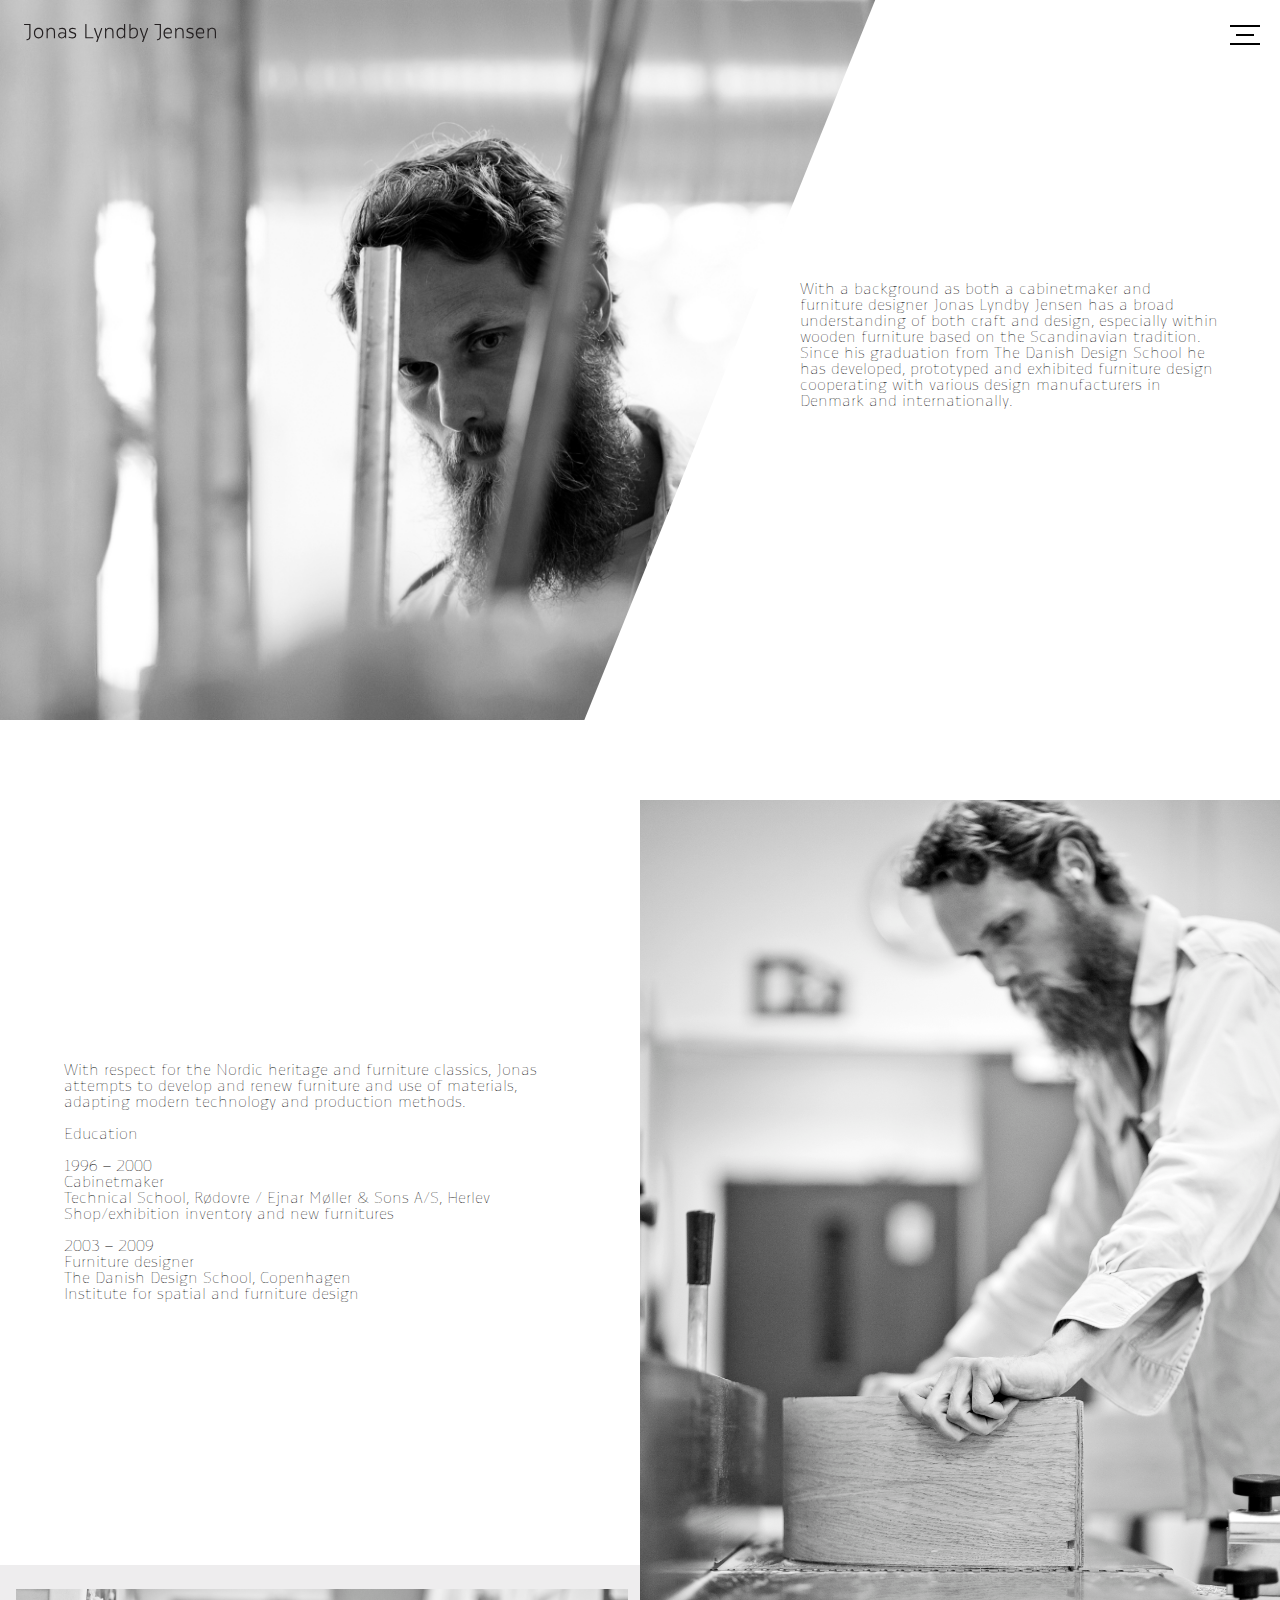
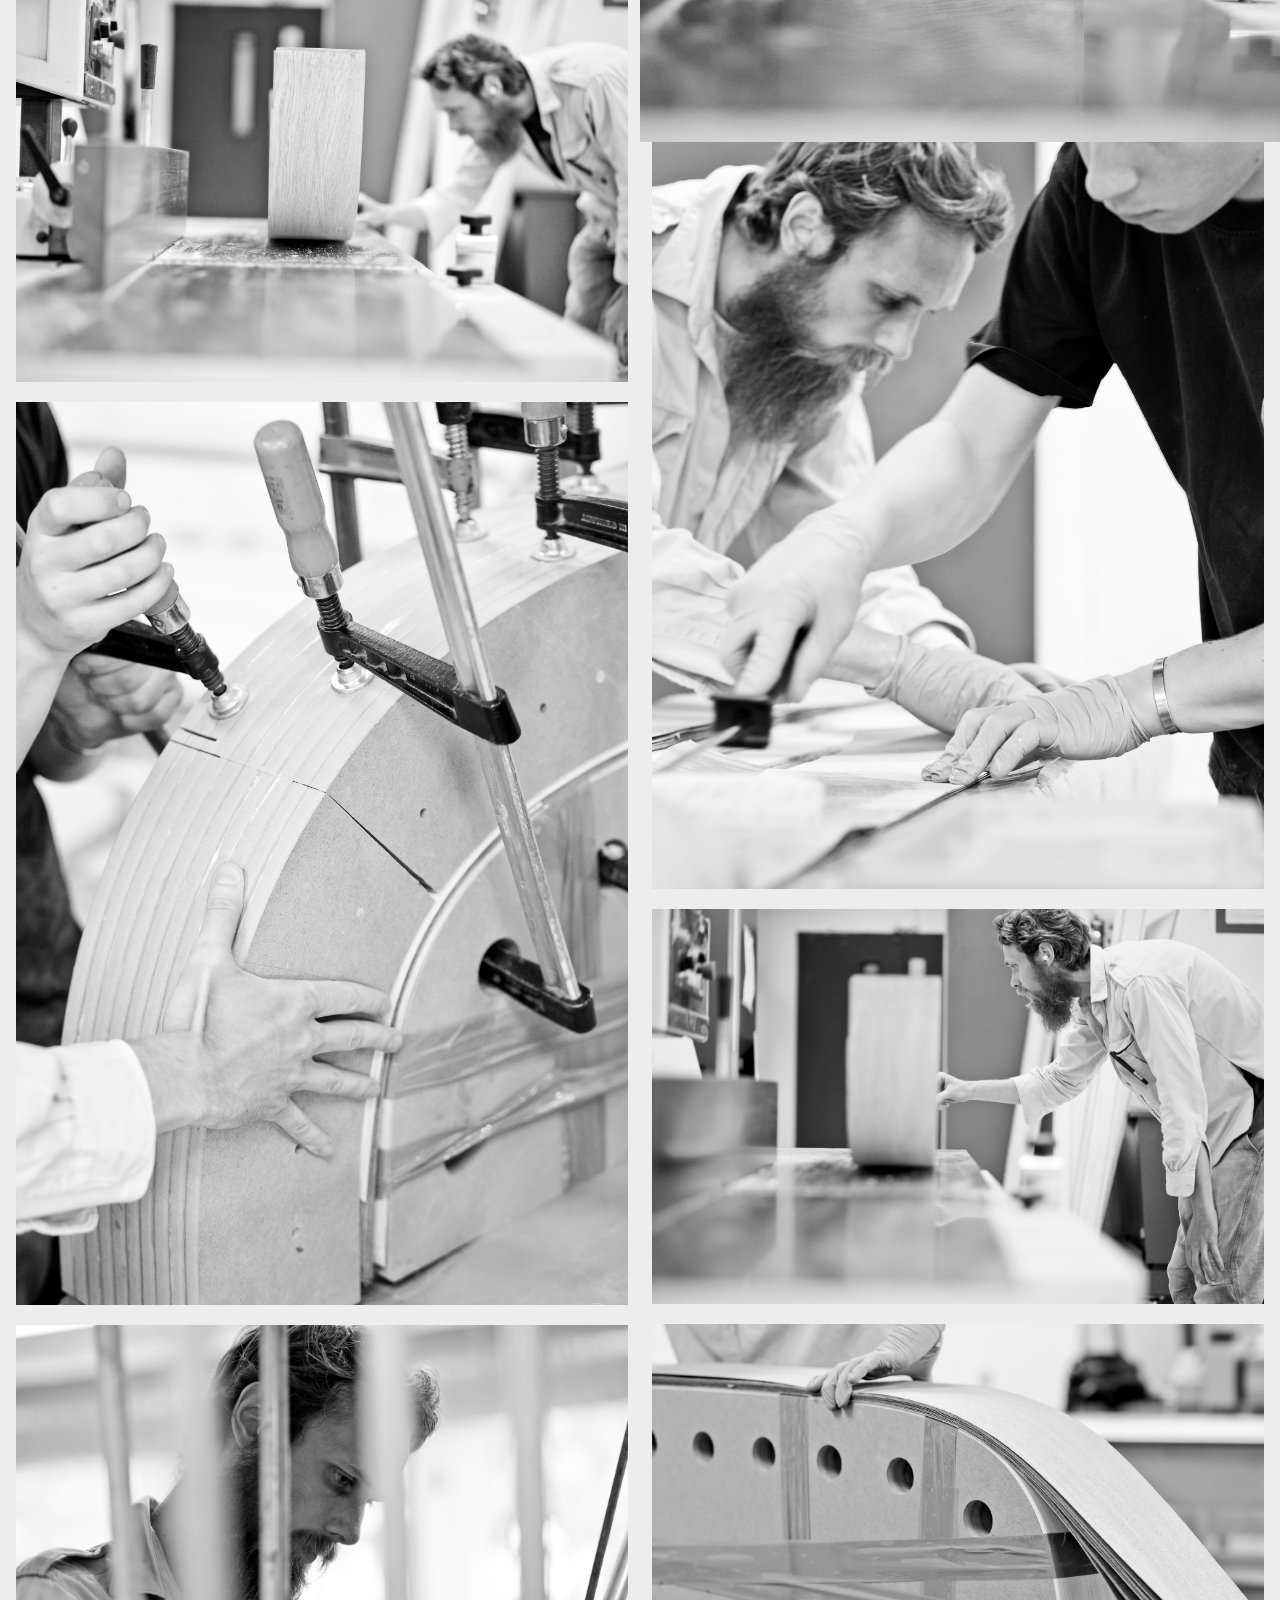
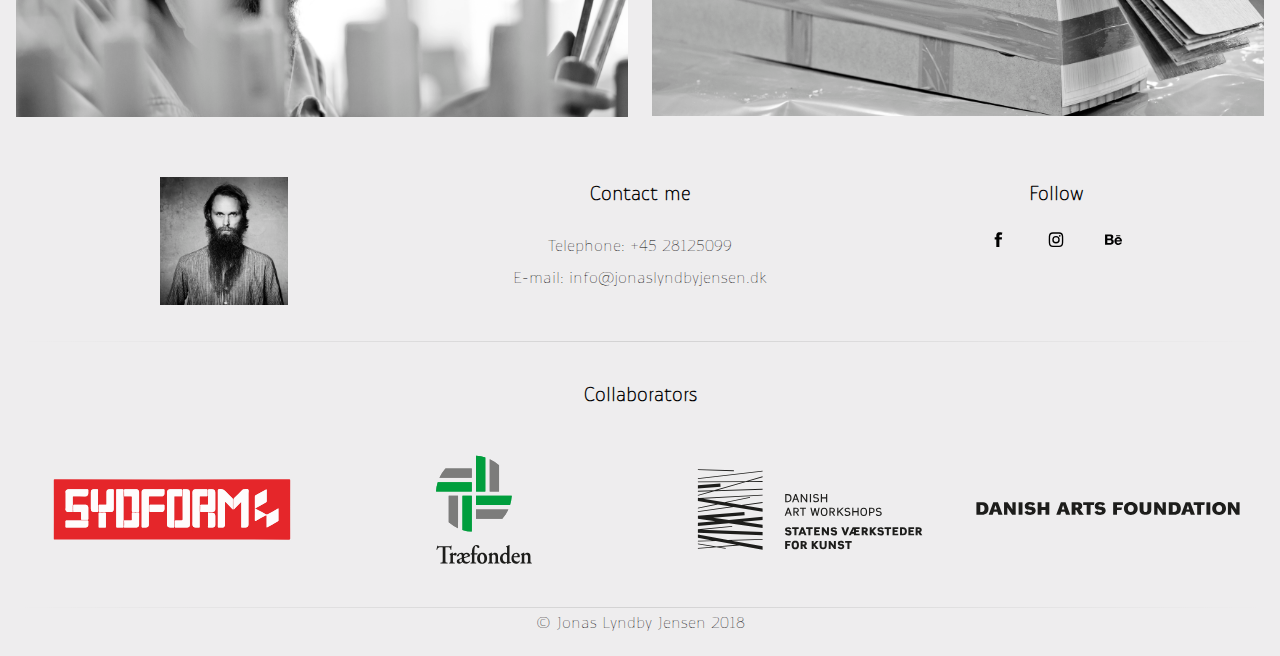
==== commit 5284d952: "padding added to the bottom of the products on the product page" ====
--- a/about.html
+++ b/about.html
@@ -5,6 +5,8 @@
     <meta charset="utf-8">
     <meta http-equiv="X-UA-Compatible" content="IE=edge">
     <meta name="viewport" content="width=device-width">
+    <meta name="description" content="Explore the furniture designs of Jonas Lyndby Jensen. Experience the details of the Danish furniture design in a timeless and detailed fashion.">
+    <meta name="keywords" content="jonas lyndby jensen, danish design, danish furniture, scandinavian design, scandinavian furniture, wooden furniture, wooden chair, wooden table, designer furniture, detailed, functionalism, timeless, wood, furniture design, sustainable ">
     <title>About</title>
     <link rel="stylesheet" href="css/style.css">
     <link rel="icon" href="#">
@@ -66,6 +68,7 @@
     </div>
 
     <div class="secondpic">
+
 
         <img src="img/second-profile.jpg" alt="" class="secondprofileimage">
 
--- a/css/style.css
+++ b/css/style.css
@@ -121,7 +121,6 @@
     display: grid;
     align-items: center;
     justify-content: center;
-    text-align: center;
 
 }
 
@@ -130,9 +129,12 @@
     margin: 0;
     padding: 0;
     overflow: hidden;
-}
-
-.navbarSmall li {}
+
+}
+
+.navbarSmall li {
+    padding: 0.2em;
+}
 
 .navbarSmall a {
     display: inline-block;
@@ -164,6 +166,7 @@
 
 .footContactInfo {
     grid-row: 1;
+    padding-top: 2em;
 }
 
 
@@ -198,7 +201,9 @@
     text-align: center;
 }
 
-
+.soMe {
+    padding-top: 2em;
+}
 
 
 .soMe img {
@@ -300,6 +305,8 @@
     width: 90%;
     margin: auto;
     padding-top: 5em;
+
+
 }
 
 .horizontalPic {
@@ -340,6 +347,7 @@
 .sideImg {
     width: 45%;
     padding-left: 55%;
+
 
 }
 
@@ -378,6 +386,13 @@
     margin-right: auto;
 }
 
+.furnitureGraph {
+    color: gray;
+    font-style: italic;
+    padding: 1em;
+    font-size: 0.9em;
+}
+
 
 
 /*      ABOUT PAGE      */
@@ -391,7 +406,7 @@
 }
 
 .top-text-profile {
-    padding: 4em 2em 4em 2em;
+    padding: 4em 2em;
 
 }
 
@@ -401,7 +416,7 @@
 }
 
 .second-text {
-    padding: 4em 2em 4em 2em;
+    padding: 4em 2em;
     align-self: center;
 }
 
@@ -656,6 +671,7 @@
         padding: 1em;
         margin: auto;
         padding-top: 5em;
+        padding-bottom: 5em;
     }
 
     .vertical {}
@@ -805,7 +821,9 @@
 
 
     /*     FOOTER    */
-    footer {}
+    footer {
+        padding-top: 2em;
+    }
 
     .footSpons {
         display: grid;
@@ -816,6 +834,9 @@
         grid-column: 1/-1;
     }
 
+    .soMe {
+        padding: 0;
+    }
     .soMe img {
         width: 5%;
     }
@@ -829,6 +850,7 @@
 
     .footContactInfo {
         grid-column: 2;
+        padding: 0;
     }
 
     .footerPic {
@@ -910,8 +932,12 @@
         right: 30px;
         left: 60vw;
         top: 17vw;
-    }
-
+
+    }
+
+    .second-text {
+        padding: 4em;
+    }
     .furnitureTitle {
         top: 20vw;
     }
@@ -920,4 +946,5 @@
         top: 28vw;
     }
 
-}
+
+}
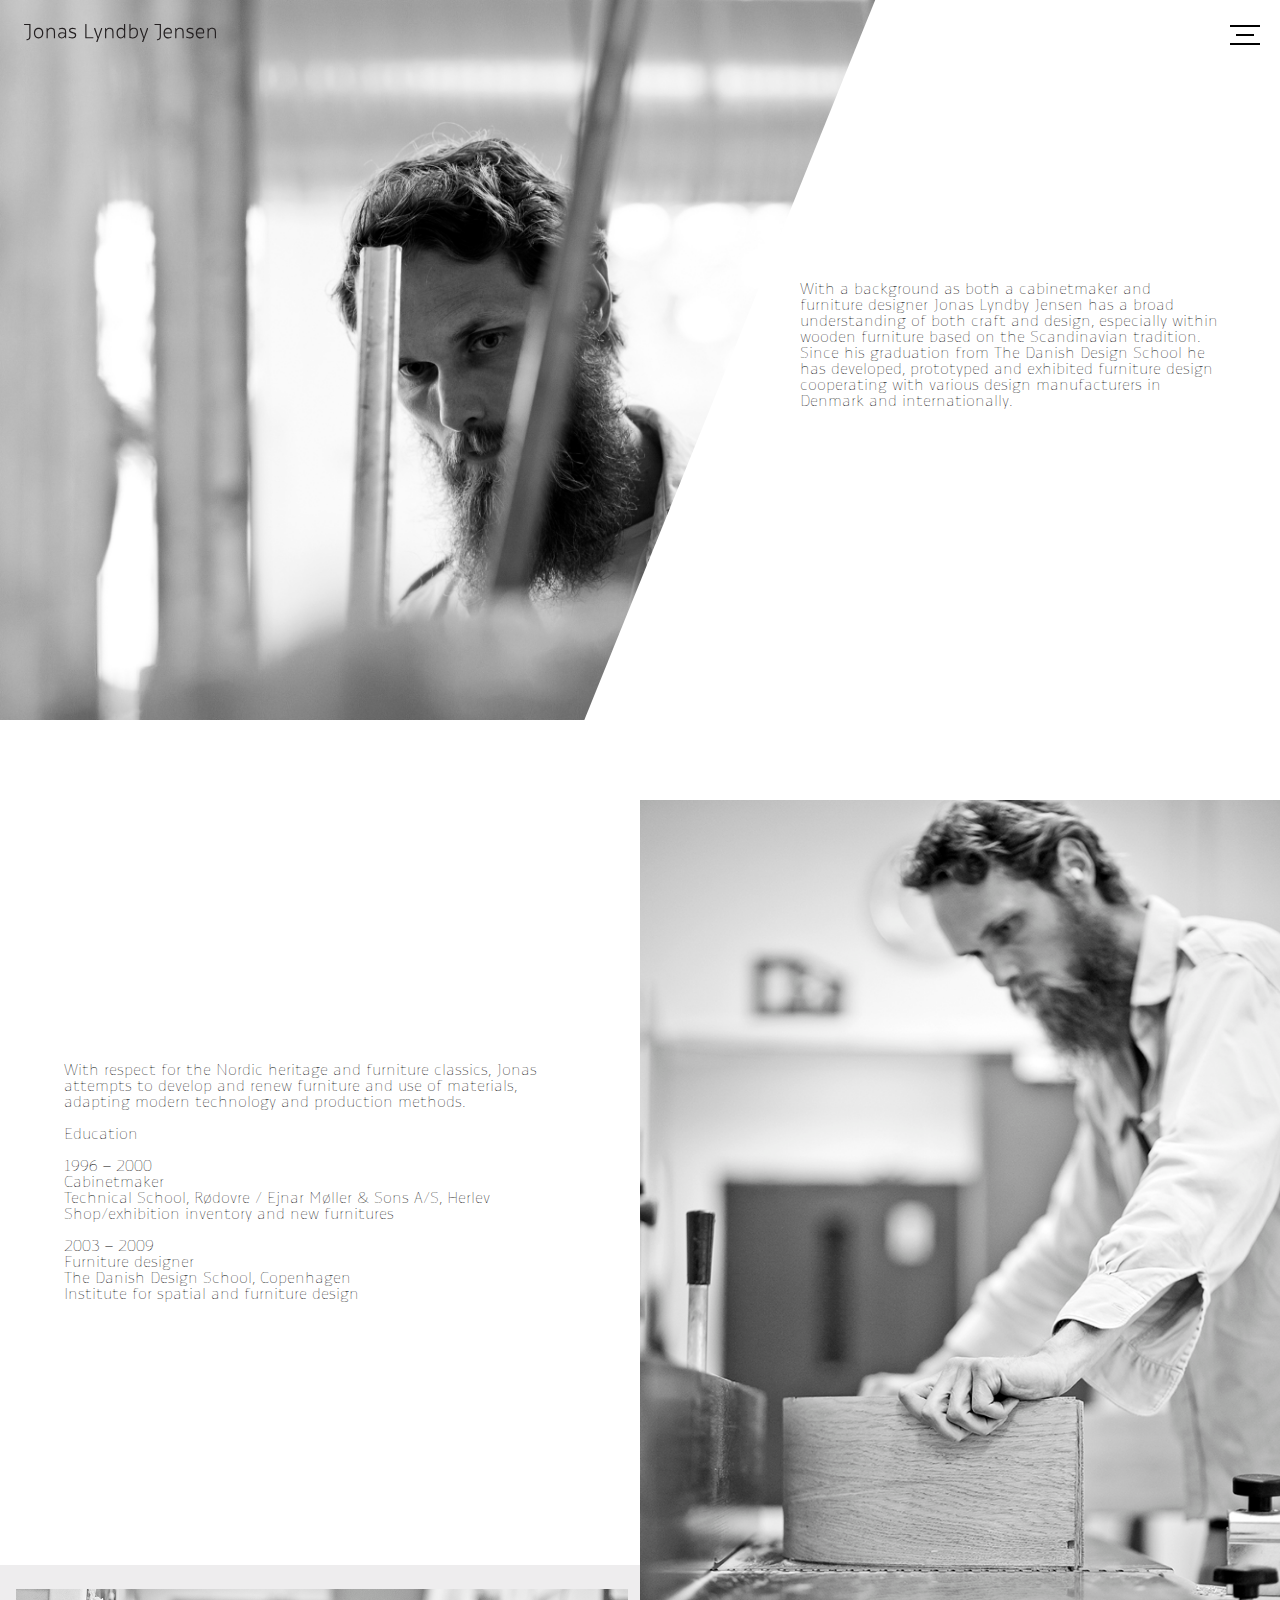
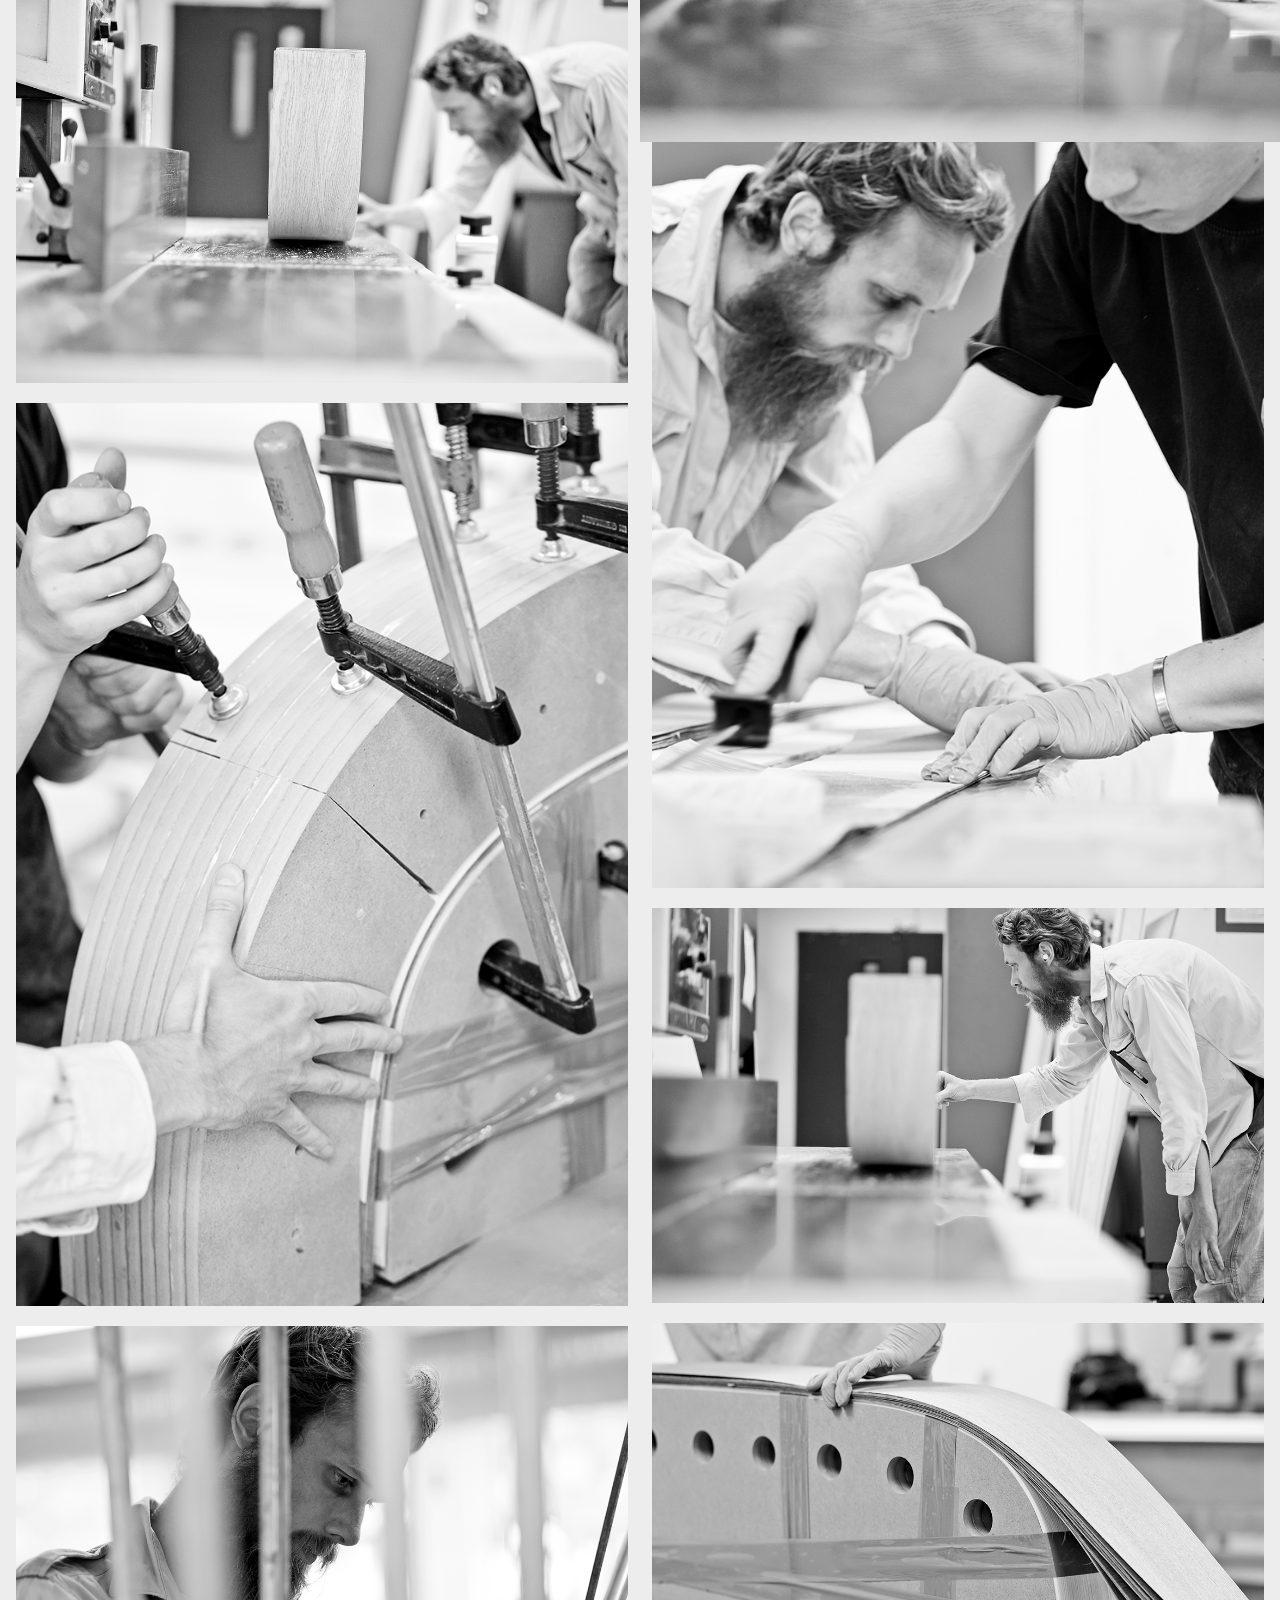
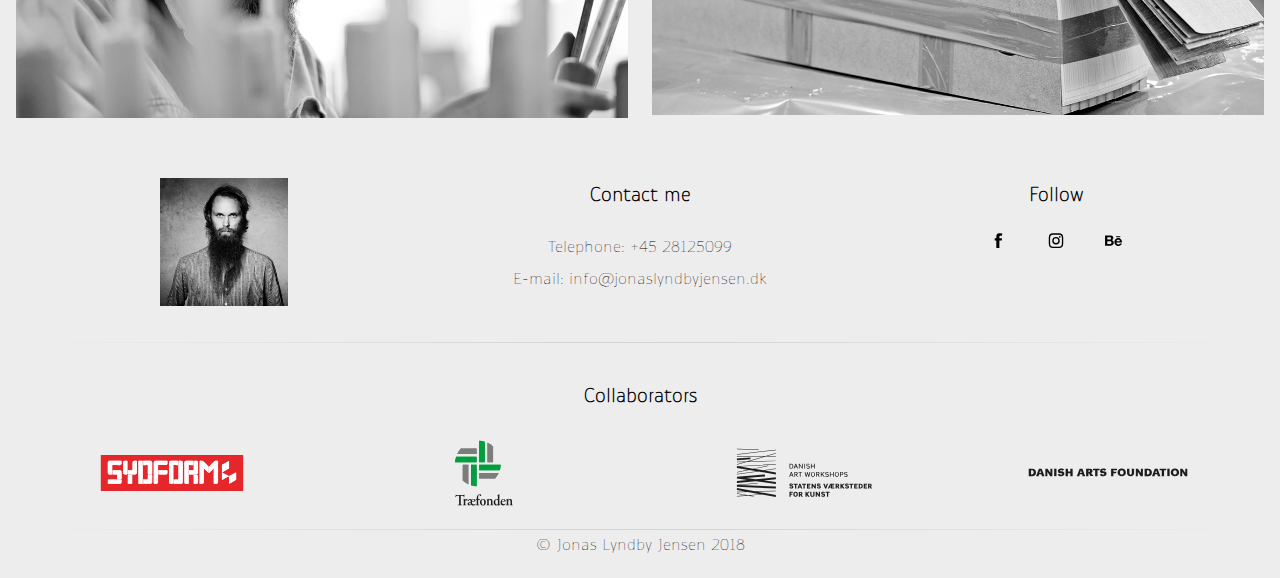
==== commit b36cd7d6: "favicons added" ====
--- a/about.html
+++ b/about.html
@@ -9,7 +9,15 @@
     <meta name="keywords" content="jonas lyndby jensen, danish design, danish furniture, scandinavian design, scandinavian furniture, wooden furniture, wooden chair, wooden table, designer furniture, detailed, functionalism, timeless, wood, furniture design, sustainable ">
     <title>About</title>
     <link rel="stylesheet" href="css/style.css">
-    <link rel="icon" href="#">
+
+    <!---- favicon ----->
+    <link rel="apple-touch-icon" sizes="180x180" href="/apple-touch-icon.png">
+    <link rel="icon" type="image/png" sizes="32x32" href="/favicon-32x32.png">
+    <link rel="icon" type="image/png" sizes="16x16" href="/favicon-16x16.png">
+    <link rel="manifest" href="/site.webmanifest">
+    <link rel="mask-icon" href="/safari-pinned-tab.svg" color="#eeedee">
+    <meta name="msapplication-TileColor" content="#eeedee">
+    <meta name="theme-color" content="#ffffff">
     <!-- small icon in the top of the page -->
 
 </head>
--- a/css/style.css
+++ b/css/style.css
@@ -121,6 +121,7 @@
     display: grid;
     align-items: center;
     justify-content: center;
+    text-align: center;
 
 }
 
@@ -133,7 +134,7 @@
 }
 
 .navbarSmall li {
-    padding: 0.2em;
+    padding: 0.4em;
 }
 
 .navbarSmall a {
@@ -191,6 +192,16 @@
 .footSpons {
     display: grid;
     grid-template-columns: 1fr 1fr;
+
+
+}
+
+.footSpons img {
+    width: 60%;
+    margin-left: auto;
+    margin-right: auto;
+    display: block;
+
 }
 
 .footSponsHead {
@@ -304,7 +315,7 @@
 .billedeBlok {
     width: 90%;
     margin: auto;
-    padding-top: 5em;
+    padding: 5em 0em;
 
 
 }
@@ -670,8 +681,7 @@
         grid-gap: 1.5em;
         padding: 1em;
         margin: auto;
-        padding-top: 5em;
-        padding-bottom: 5em;
+        padding: 5em 0em;
     }
 
     .vertical {}
